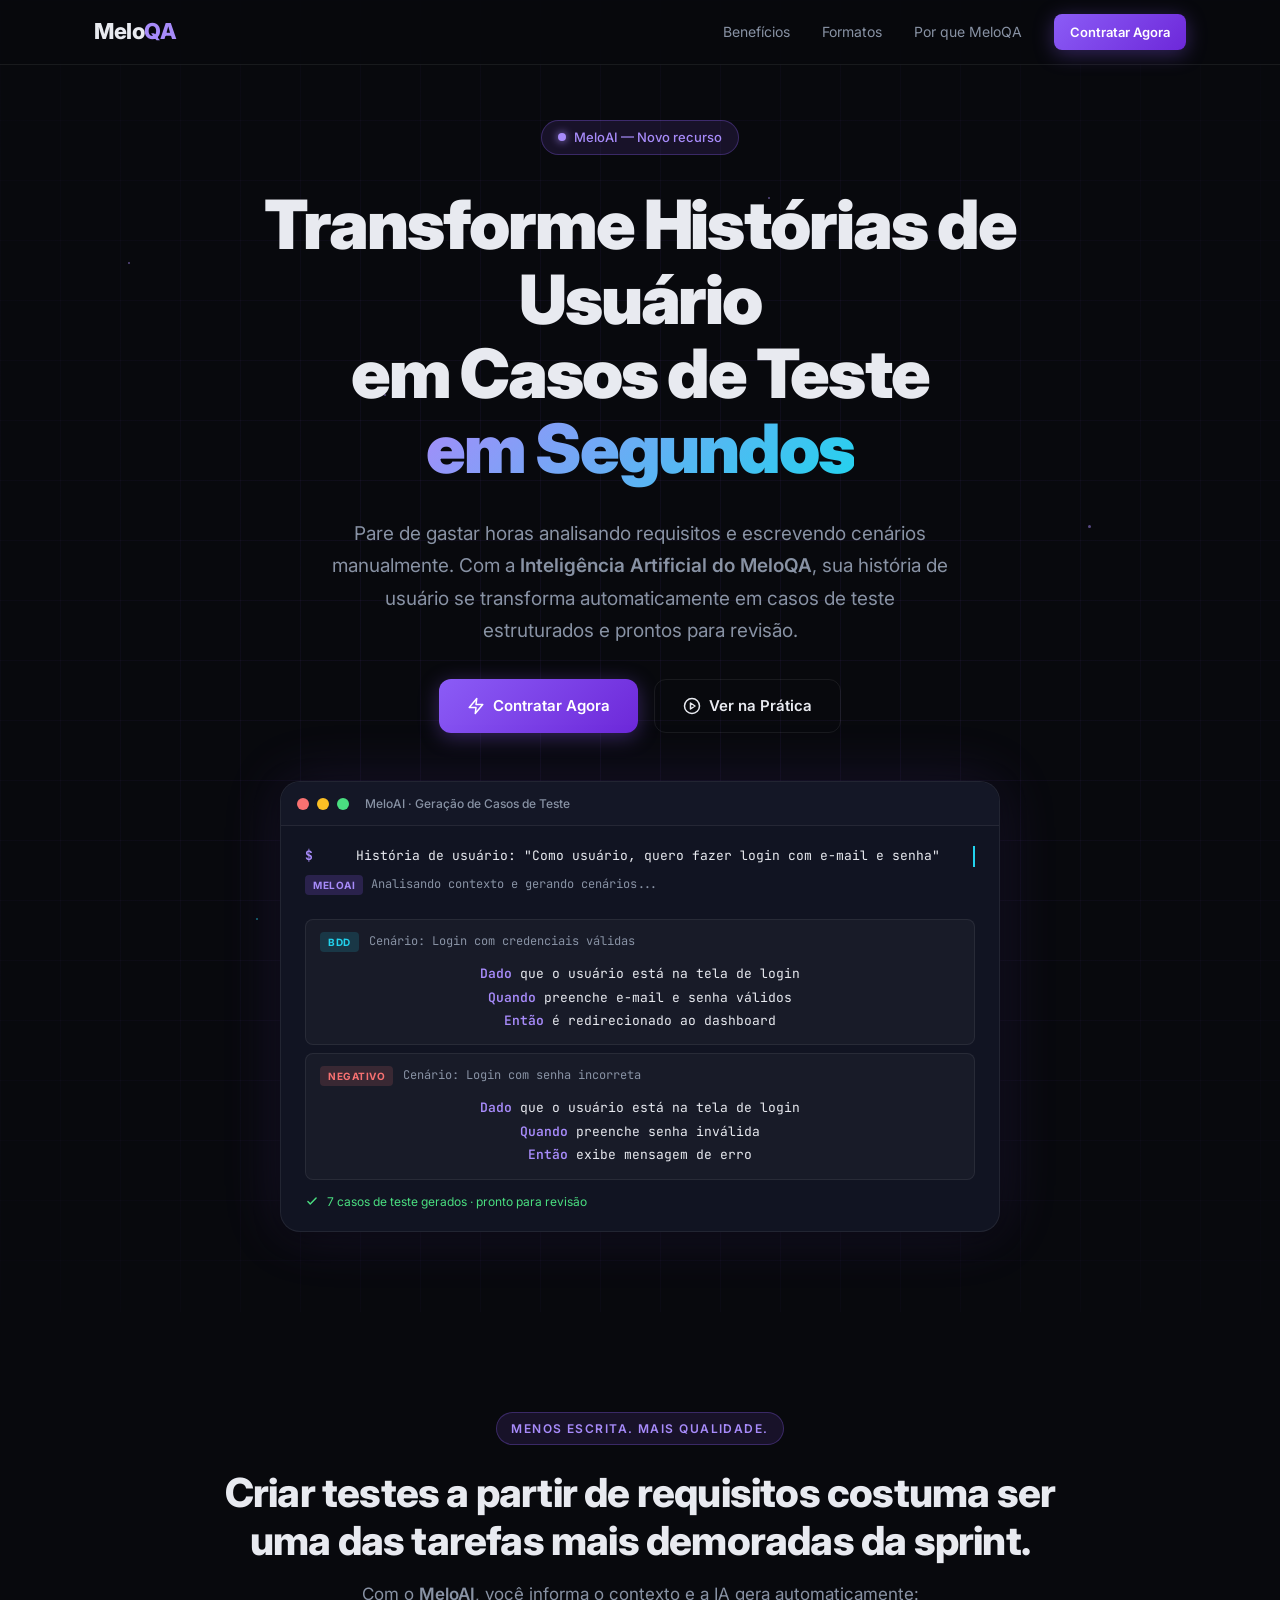
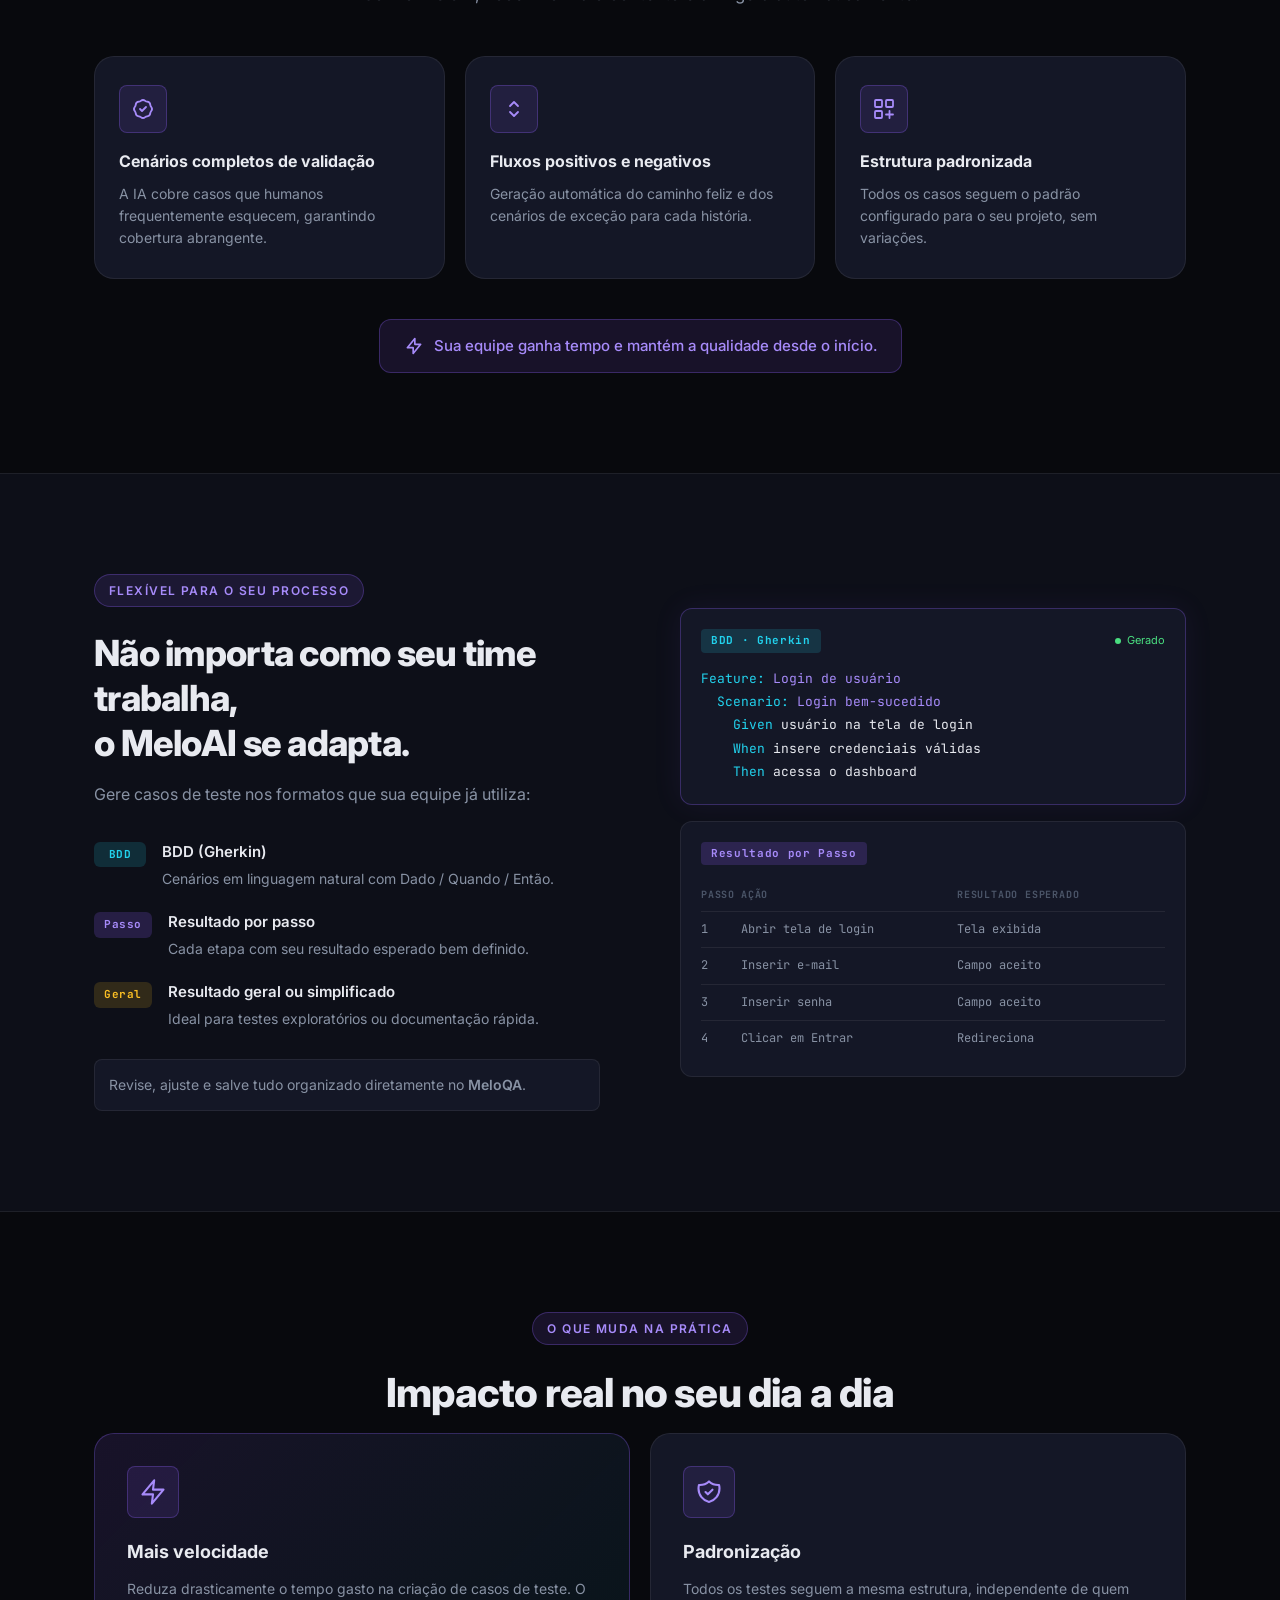
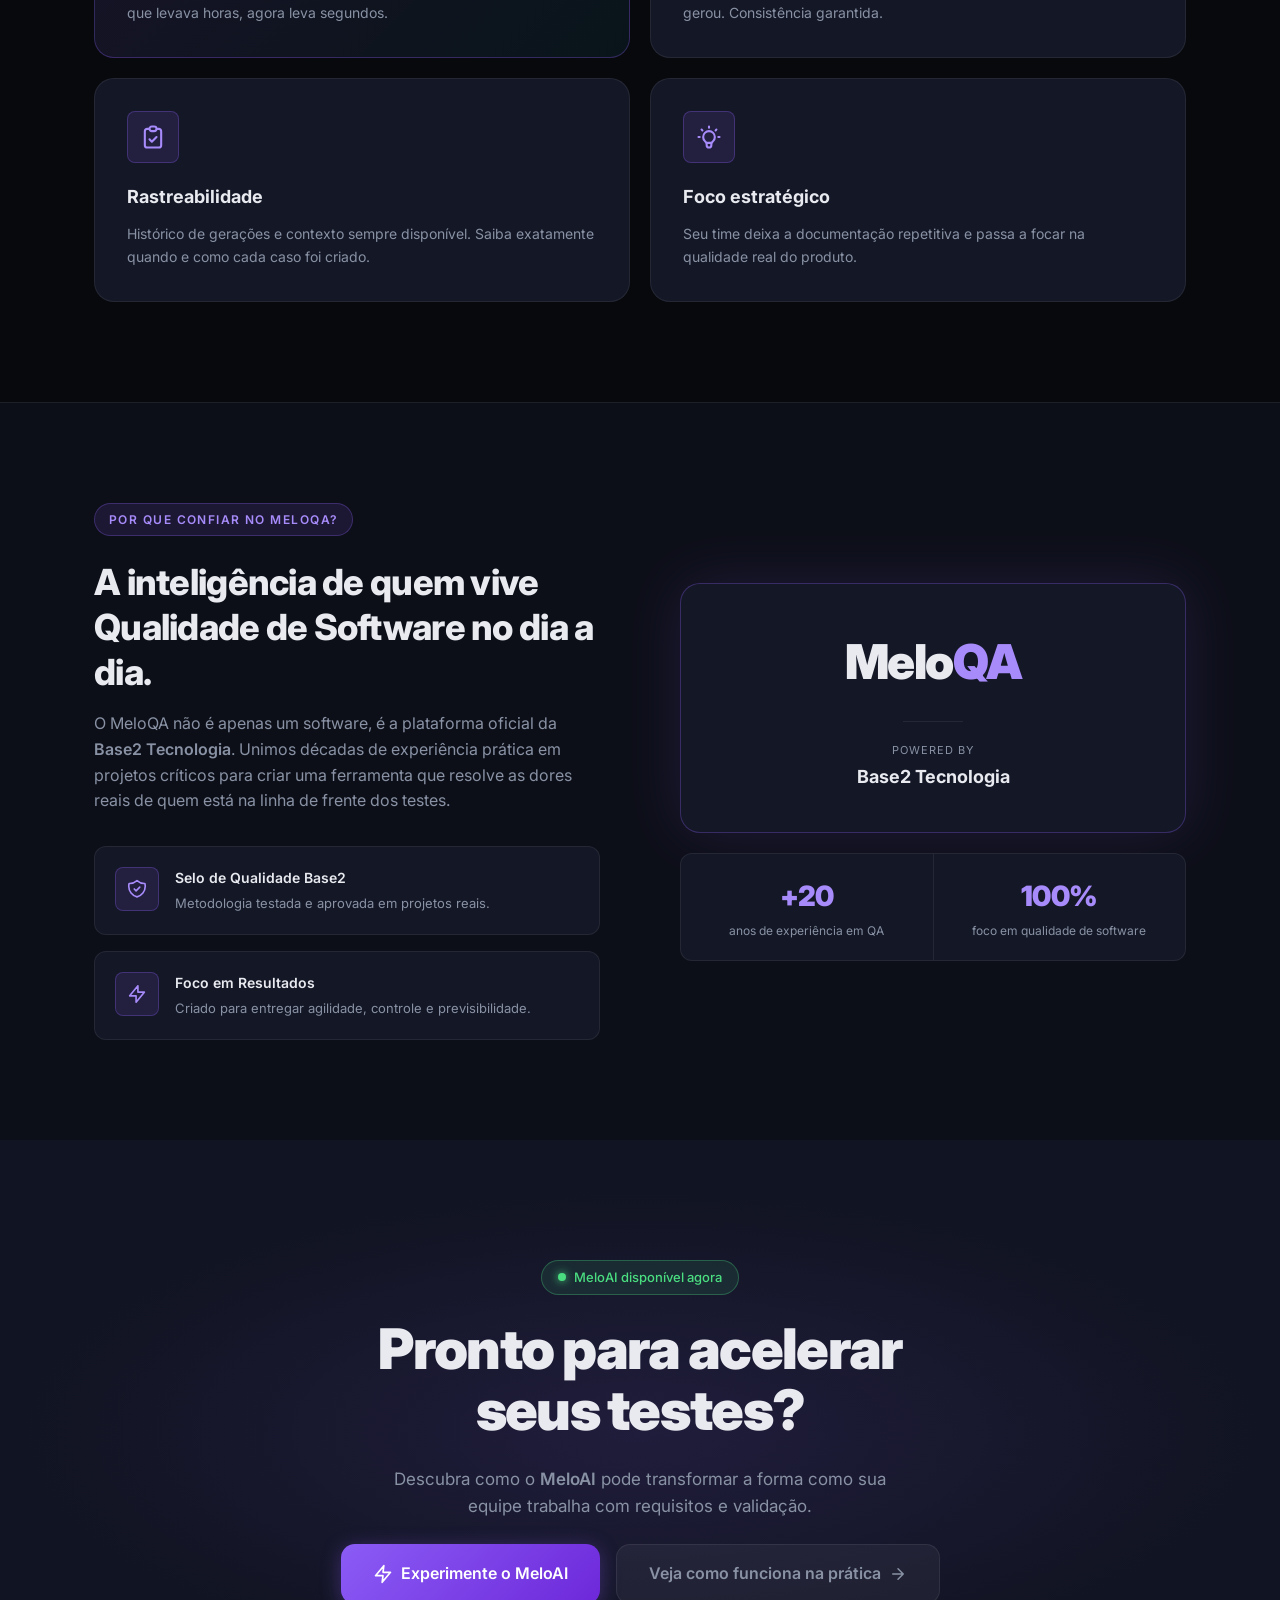
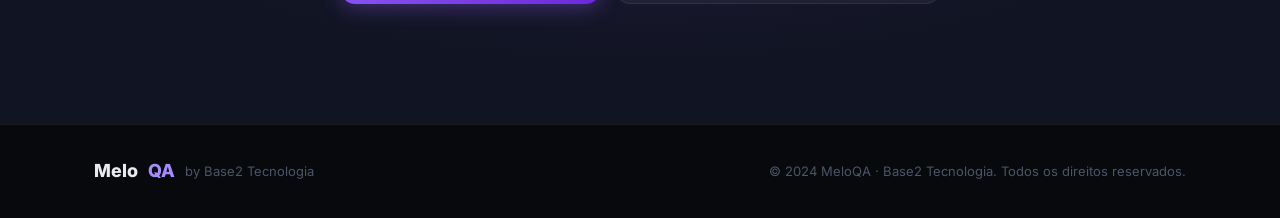
==== index.html @ d4270fb4 "feat: add MeloAI landing page for user story to test case feature Landing page completa para divulga" ====
<!DOCTYPE html>
<html lang="pt-BR">
<head>
  <meta charset="UTF-8" />
  <meta name="viewport" content="width=device-width, initial-scale=1.0" />
  <title>MeloAI — Casos de Teste com IA | MeloQA</title>
  <meta name="description" content="Transforme Histórias de Usuário em Casos de Teste em Segundos com a Inteligência Artificial do MeloQA." />
  <link rel="preconnect" href="https://fonts.googleapis.com" />
  <link rel="preconnect" href="https://fonts.gstatic.com" crossorigin />
  <link href="https://fonts.googleapis.com/css2?family=Inter:wght@300;400;500;600;700;800;900&family=JetBrains+Mono:wght@400;500&display=swap" rel="stylesheet" />
  <link rel="stylesheet" href="styles.css" />
</head>
<body>

  <!-- NAV -->
  <header class="nav">
    <div class="container nav__inner">
      <a href="https://meloqa.com/" class="nav__logo">
        <span class="logo-melo">Melo</span><span class="logo-qa">QA</span>
      </a>
      <nav class="nav__links">
        <a href="#beneficios">Benefícios</a>
        <a href="#formatos">Formatos</a>
        <a href="#por-que">Por que MeloQA</a>
        <a href="#cta" class="btn btn--sm btn--primary">Contratar Agora</a>
      </nav>
    </div>
  </header>

  <!-- HERO -->
  <section class="hero">
    <div class="hero__grid-bg" aria-hidden="true"></div>
    <div class="hero__particles" aria-hidden="true">
      <span></span><span></span><span></span><span></span>
      <span></span><span></span><span></span><span></span>
    </div>

    <div class="container hero__inner">
      <div class="hero__badge">
        <span class="badge__dot"></span>
        <span>MeloAI — Novo recurso</span>
      </div>

      <h1 class="hero__headline">
        Transforme Histórias de Usuário<br />
        em Casos de Teste<br />
        <span class="gradient-text">em Segundos</span>
      </h1>

      <p class="hero__sub">
        Pare de gastar horas analisando requisitos e escrevendo cenários manualmente. Com a
        <strong>Inteligência Artificial do MeloQA</strong>, sua história de usuário se transforma
        automaticamente em casos de teste estruturados e prontos para revisão.
      </p>

      <div class="hero__ctas">
        <a href="#cta" class="btn btn--primary btn--lg">
          <svg width="18" height="18" fill="none" viewBox="0 0 24 24"><path stroke="currentColor" stroke-width="2" stroke-linecap="round" stroke-linejoin="round" d="M13 2L3 14h9l-1 8 10-12h-9l1-8z"/></svg>
          Contratar Agora
        </a>
        <a href="#demo" class="btn btn--outline btn--lg">
          <svg width="18" height="18" fill="none" viewBox="0 0 24 24"><circle cx="12" cy="12" r="10" stroke="currentColor" stroke-width="2"/><path stroke="currentColor" stroke-width="2" stroke-linecap="round" stroke-linejoin="round" d="M10 8l6 4-6 4V8z"/></svg>
          Ver na Prática
        </a>
      </div>

      <!-- TERMINAL MOCK -->
      <div class="hero__terminal" id="demo">
        <div class="terminal__bar">
          <span class="terminal__dot terminal__dot--red"></span>
          <span class="terminal__dot terminal__dot--yellow"></span>
          <span class="terminal__dot terminal__dot--green"></span>
          <span class="terminal__title">MeloAI · Geração de Casos de Teste</span>
        </div>
        <div class="terminal__body">
          <div class="terminal__line terminal__line--prompt">
            <span class="terminal__prompt">$</span>
            <span class="terminal__cmd typing-effect">História de usuário: "Como usuário, quero fazer login com e-mail e senha"</span>
          </div>
          <div class="terminal__line terminal__line--info">
            <span class="terminal__tag tag--ai">MeloAI</span>
            <span>Analisando contexto e gerando cenários...</span>
          </div>
          <div class="terminal__spacer"></div>
          <div class="terminal__block">
            <div class="terminal__line terminal__line--label">
              <span class="terminal__tag tag--bdd">BDD</span>
              <span>Cenário: Login com credenciais válidas</span>
            </div>
            <div class="terminal__code">
              <span class="code-keyword">Dado</span> que o usuário está na tela de login<br/>
              <span class="code-keyword">Quando</span> preenche e-mail e senha válidos<br/>
              <span class="code-keyword">Então</span> é redirecionado ao dashboard
            </div>
          </div>
          <div class="terminal__block">
            <div class="terminal__line terminal__line--label">
              <span class="terminal__tag tag--neg">Negativo</span>
              <span>Cenário: Login com senha incorreta</span>
            </div>
            <div class="terminal__code">
              <span class="code-keyword">Dado</span> que o usuário está na tela de login<br/>
              <span class="code-keyword">Quando</span> preenche senha inválida<br/>
              <span class="code-keyword">Então</span> exibe mensagem de erro
            </div>
          </div>
          <div class="terminal__line terminal__line--success">
            <svg width="14" height="14" fill="none" viewBox="0 0 24 24"><path stroke="#4ade80" stroke-width="2.5" stroke-linecap="round" stroke-linejoin="round" d="M5 13l4 4L19 7"/></svg>
            <span>7 casos de teste gerados · pronto para revisão</span>
          </div>
        </div>
      </div>
    </div>
  </section>

  <!-- VALUE PROP -->
  <section class="value" id="beneficios">
    <div class="container">
      <div class="section-label">Menos escrita. Mais qualidade.</div>
      <h2 class="section-title">
        Criar testes a partir de requisitos costuma ser<br />
        uma das tarefas mais demoradas da sprint.
      </h2>
      <p class="section-sub">
        Com o <strong>MeloAI</strong>, você informa o contexto e a IA gera automaticamente:
      </p>

      <div class="value__cards">
        <div class="value__card">
          <div class="card__icon">
            <svg width="24" height="24" fill="none" viewBox="0 0 24 24"><path stroke="currentColor" stroke-width="1.8" stroke-linecap="round" stroke-linejoin="round" d="M9 12l2 2 4-4M7.835 4.697a3.42 3.42 0 001.946-.806 3.42 3.42 0 014.438 0 3.42 3.42 0 001.946.806 3.42 3.42 0 013.138 3.138 3.42 3.42 0 00.806 1.946 3.42 3.42 0 010 4.438 3.42 3.42 0 00-.806 1.946 3.42 3.42 0 01-3.138 3.138 3.42 3.42 0 00-1.946.806 3.42 3.42 0 01-4.438 0 3.42 3.42 0 00-1.946-.806 3.42 3.42 0 01-3.138-3.138 3.42 3.42 0 00-.806-1.946 3.42 3.42 0 010-4.438 3.42 3.42 0 00.806-1.946 3.42 3.42 0 013.138-3.138z"/></svg>
          </div>
          <h3>Cenários completos de validação</h3>
          <p>A IA cobre casos que humanos frequentemente esquecem, garantindo cobertura abrangente.</p>
        </div>

        <div class="value__card">
          <div class="card__icon">
            <svg width="24" height="24" fill="none" viewBox="0 0 24 24"><path stroke="currentColor" stroke-width="1.8" stroke-linecap="round" stroke-linejoin="round" d="M8 9l4-4 4 4m0 6l-4 4-4-4"/></svg>
          </div>
          <h3>Fluxos positivos e negativos</h3>
          <p>Geração automática do caminho feliz e dos cenários de exceção para cada história.</p>
        </div>

        <div class="value__card">
          <div class="card__icon">
            <svg width="24" height="24" fill="none" viewBox="0 0 24 24"><rect x="3" y="3" width="7" height="7" rx="1" stroke="currentColor" stroke-width="1.8"/><rect x="14" y="3" width="7" height="7" rx="1" stroke="currentColor" stroke-width="1.8"/><rect x="3" y="14" width="7" height="7" rx="1" stroke="currentColor" stroke-width="1.8"/><path stroke="currentColor" stroke-width="1.8" stroke-linecap="round" d="M14 17.5h7M17.5 14v7"/></svg>
          </div>
          <h3>Estrutura padronizada</h3>
          <p>Todos os casos seguem o padrão configurado para o seu projeto, sem variações.</p>
        </div>
      </div>

      <div class="value__highlight">
        <svg width="20" height="20" fill="none" viewBox="0 0 24 24"><path stroke="#a78bfa" stroke-width="2" stroke-linecap="round" stroke-linejoin="round" d="M13 10V3L4 14h7v7l9-11h-7z"/></svg>
        Sua equipe ganha tempo e mantém a qualidade desde o início.
      </div>
    </div>
  </section>

  <!-- FORMATS -->
  <section class="formats" id="formatos">
    <div class="container">
      <div class="formats__inner">
        <div class="formats__text">
          <div class="section-label">Flexível para o seu processo</div>
          <h2 class="section-title--left">
            Não importa como seu time trabalha,<br />
            o MeloAI se adapta.
          </h2>
          <p class="section-sub--left">
            Gere casos de teste nos formatos que sua equipe já utiliza:
          </p>

          <ul class="formats__list">
            <li class="formats__item">
              <span class="format__badge format__badge--bdd">BDD</span>
              <div>
                <strong>BDD (Gherkin)</strong>
                <p>Cenários em linguagem natural com Dado / Quando / Então.</p>
              </div>
            </li>
            <li class="formats__item">
              <span class="format__badge format__badge--step">Passo</span>
              <div>
                <strong>Resultado por passo</strong>
                <p>Cada etapa com seu resultado esperado bem definido.</p>
              </div>
            </li>
            <li class="formats__item">
              <span class="format__badge format__badge--simple">Geral</span>
              <div>
                <strong>Resultado geral ou simplificado</strong>
                <p>Ideal para testes exploratórios ou documentação rápida.</p>
              </div>
            </li>
          </ul>

          <p class="formats__note">
            Revise, ajuste e salve tudo organizado diretamente no <strong>MeloQA</strong>.
          </p>
        </div>

        <div class="formats__visual">
          <div class="format__card format__card--active">
            <div class="fcard__header">
              <span class="fcard__tag fcard__tag--bdd">BDD · Gherkin</span>
              <span class="fcard__status">
                <span class="status__dot"></span> Gerado
              </span>
            </div>
            <div class="fcard__code">
              <div class="fcode__line"><span class="fcode--kw">Feature:</span> <span class="fcode--str">Login de usuário</span></div>
              <div class="fcode__line fcode__line--indent"><span class="fcode--kw">Scenario:</span> <span class="fcode--str">Login bem-sucedido</span></div>
              <div class="fcode__line fcode__line--indent2"><span class="fcode--kw">Given</span> usuário na tela de login</div>
              <div class="fcode__line fcode__line--indent2"><span class="fcode--kw">When</span> insere credenciais válidas</div>
              <div class="fcode__line fcode__line--indent2"><span class="fcode--kw">Then</span> acessa o dashboard</div>
            </div>
          </div>

          <div class="format__card">
            <div class="fcard__header">
              <span class="fcard__tag fcard__tag--step">Resultado por Passo</span>
            </div>
            <div class="fcard__table">
              <div class="ftable__row ftable__row--head">
                <span>Passo</span><span>Ação</span><span>Resultado Esperado</span>
              </div>
              <div class="ftable__row">
                <span>1</span><span>Abrir tela de login</span><span>Tela exibida</span>
              </div>
              <div class="ftable__row">
                <span>2</span><span>Inserir e-mail</span><span>Campo aceito</span>
              </div>
              <div class="ftable__row">
                <span>3</span><span>Inserir senha</span><span>Campo aceito</span>
              </div>
              <div class="ftable__row">
                <span>4</span><span>Clicar em Entrar</span><span>Redireciona</span>
              </div>
            </div>
          </div>
        </div>
      </div>
    </div>
  </section>

  <!-- BENEFITS GRID -->
  <section class="benefits">
    <div class="container">
      <div class="section-label">O que muda na prática</div>
      <h2 class="section-title">Impacto real no seu dia a dia</h2>

      <div class="benefits__grid">
        <div class="benefit__card benefit__card--highlight">
          <div class="benefit__icon">
            <svg width="28" height="28" fill="none" viewBox="0 0 24 24"><path stroke="currentColor" stroke-width="1.8" stroke-linecap="round" stroke-linejoin="round" d="M13 2L3 14h9l-1 8 10-12h-9l1-8z"/></svg>
          </div>
          <h3>Mais velocidade</h3>
          <p>Reduza drasticamente o tempo gasto na criação de casos de teste. O que levava horas, agora leva segundos.</p>
        </div>

        <div class="benefit__card">
          <div class="benefit__icon">
            <svg width="28" height="28" fill="none" viewBox="0 0 24 24"><path stroke="currentColor" stroke-width="1.8" stroke-linecap="round" stroke-linejoin="round" d="M9 12l2 2 4-4m5.618-4.016A11.955 11.955 0 0112 2.944a11.955 11.955 0 01-8.618 3.04A12.02 12.02 0 003 9c0 5.591 3.824 10.29 9 11.622 5.176-1.332 9-6.03 9-11.622 0-1.042-.133-2.052-.382-3.016z"/></svg>
          </div>
          <h3>Padronização</h3>
          <p>Todos os testes seguem a mesma estrutura, independente de quem gerou. Consistência garantida.</p>
        </div>

        <div class="benefit__card">
          <div class="benefit__icon">
            <svg width="28" height="28" fill="none" viewBox="0 0 24 24"><path stroke="currentColor" stroke-width="1.8" stroke-linecap="round" stroke-linejoin="round" d="M9 5H7a2 2 0 00-2 2v12a2 2 0 002 2h10a2 2 0 002-2V7a2 2 0 00-2-2h-2M9 5a2 2 0 002 2h2a2 2 0 002-2M9 5a2 2 0 012-2h2a2 2 0 012 2m-6 9l2 2 4-4"/></svg>
          </div>
          <h3>Rastreabilidade</h3>
          <p>Histórico de gerações e contexto sempre disponível. Saiba exatamente quando e como cada caso foi criado.</p>
        </div>

        <div class="benefit__card">
          <div class="benefit__icon">
            <svg width="28" height="28" fill="none" viewBox="0 0 24 24"><path stroke="currentColor" stroke-width="1.8" stroke-linecap="round" stroke-linejoin="round" d="M9.663 17h4.673M12 3v1m6.364 1.636l-.707.707M21 12h-1M4 12H3m3.343-5.657l-.707-.707m2.828 9.9a5 5 0 117.072 0l-.548.547A3.374 3.374 0 0014 18.469V19a2 2 0 11-4 0v-.531c0-.895-.356-1.754-.988-2.386l-.548-.547z"/></svg>
          </div>
          <h3>Foco estratégico</h3>
          <p>Seu time deixa a documentação repetitiva e passa a focar na qualidade real do produto.</p>
        </div>
      </div>
    </div>
  </section>

  <!-- TRUST / WHY MELOQA -->
  <section class="trust" id="por-que">
    <div class="container">
      <div class="trust__inner">
        <div class="trust__content">
          <div class="section-label">Por que confiar no MeloQA?</div>
          <h2 class="section-title--left">
            A inteligência de quem vive Qualidade de Software no dia a dia.
          </h2>
          <p class="section-sub--left">
            O MeloQA não é apenas um software, é a plataforma oficial da
            <strong>Base2 Tecnologia</strong>. Unimos décadas de experiência prática em projetos
            críticos para criar uma ferramenta que resolve as dores reais de quem está na linha
            de frente dos testes.
          </p>

          <div class="trust__badges">
            <div class="trust__badge">
              <div class="tbadge__icon">
                <svg width="22" height="22" fill="none" viewBox="0 0 24 24"><path stroke="currentColor" stroke-width="1.8" stroke-linecap="round" stroke-linejoin="round" d="M9 12l2 2 4-4m5.618-4.016A11.955 11.955 0 0112 2.944a11.955 11.955 0 01-8.618 3.04A12.02 12.02 0 003 9c0 5.591 3.824 10.29 9 11.622 5.176-1.332 9-6.03 9-11.622 0-1.042-.133-2.052-.382-3.016z"/></svg>
              </div>
              <div>
                <strong>Selo de Qualidade Base2</strong>
                <p>Metodologia testada e aprovada em projetos reais.</p>
              </div>
            </div>

            <div class="trust__badge">
              <div class="tbadge__icon">
                <svg width="22" height="22" fill="none" viewBox="0 0 24 24"><path stroke="currentColor" stroke-width="1.8" stroke-linecap="round" stroke-linejoin="round" d="M13 10V3L4 14h7v7l9-11h-7z"/></svg>
              </div>
              <div>
                <strong>Foco em Resultados</strong>
                <p>Criado para entregar agilidade, controle e previsibilidade.</p>
              </div>
            </div>
          </div>
        </div>

        <div class="trust__visual">
          <div class="trust__logo-card">
            <div class="tlogo__meloqa">
              <span class="logo-melo">Melo</span><span class="logo-qa">QA</span>
            </div>
            <div class="tlogo__separator"></div>
            <div class="tlogo__base2">
              <span class="tlogo__powered">powered by</span>
              <span class="tlogo__b2">Base2 Tecnologia</span>
            </div>
          </div>

          <div class="trust__stats">
            <div class="tstat">
              <span class="tstat__number">+20</span>
              <span class="tstat__label">anos de experiência em QA</span>
            </div>
            <div class="tstat__divider"></div>
            <div class="tstat">
              <span class="tstat__number">100%</span>
              <span class="tstat__label">foco em qualidade de software</span>
            </div>
          </div>
        </div>
      </div>
    </div>
  </section>

  <!-- FINAL CTA -->
  <section class="cta-section" id="cta">
    <div class="cta__bg" aria-hidden="true"></div>
    <div class="container cta__inner">
      <div class="cta__badge">
        <span class="badge__dot badge__dot--green"></span>
        <span>MeloAI disponível agora</span>
      </div>
      <h2 class="cta__title">
        Pronto para acelerar<br />seus testes?
      </h2>
      <p class="cta__sub">
        Descubra como o <strong>MeloAI</strong> pode transformar a forma como sua equipe
        trabalha com requisitos e validação.
      </p>
      <div class="cta__actions">
        <a href="https://meloqa.com/" class="btn btn--primary btn--xl">
          <svg width="20" height="20" fill="none" viewBox="0 0 24 24"><path stroke="currentColor" stroke-width="2" stroke-linecap="round" stroke-linejoin="round" d="M13 2L3 14h9l-1 8 10-12h-9l1-8z"/></svg>
          Experimente o MeloAI
        </a>
        <a href="https://meloqa.com/" class="btn btn--ghost btn--xl">
          Veja como funciona na prática
          <svg width="18" height="18" fill="none" viewBox="0 0 24 24"><path stroke="currentColor" stroke-width="2" stroke-linecap="round" stroke-linejoin="round" d="M5 12h14M12 5l7 7-7 7"/></svg>
        </a>
      </div>
    </div>
  </section>

  <!-- FOOTER -->
  <footer class="footer">
    <div class="container footer__inner">
      <div class="footer__brand">
        <span class="logo-melo">Melo</span><span class="logo-qa">QA</span>
        <span class="footer__tagline">by Base2 Tecnologia</span>
      </div>
      <p class="footer__copy">
        &copy; 2024 MeloQA · Base2 Tecnologia. Todos os direitos reservados.
      </p>
    </div>
  </footer>

  <script src="scripts.js"></script>
</body>
</html>
---- styles.css ----
/* ===========================
   RESET & BASE
=========================== */
*, *::before, *::after {
  box-sizing: border-box;
  margin: 0;
  padding: 0;
}

:root {
  --bg: #08090d;
  --bg-2: #0d0f18;
  --bg-3: #111422;
  --surface: #141726;
  --surface-2: #1a1e30;
  --border: rgba(255,255,255,0.07);
  --border-glow: rgba(139, 92, 246, 0.3);

  --purple: #8b5cf6;
  --purple-light: #a78bfa;
  --purple-dim: rgba(139, 92, 246, 0.12);
  --cyan: #22d3ee;
  --cyan-dim: rgba(34, 211, 238, 0.1);
  --green: #4ade80;
  --yellow: #fbbf24;
  --red: #f87171;

  --text: #e8eaf0;
  --text-muted: #8892a4;
  --text-subtle: #4b5568;

  --font: 'Inter', -apple-system, sans-serif;
  --mono: 'JetBrains Mono', 'Fira Code', monospace;

  --radius: 12px;
  --radius-lg: 20px;
  --radius-sm: 8px;

  --shadow-glow: 0 0 60px rgba(139, 92, 246, 0.15);
  --shadow-card: 0 4px 24px rgba(0,0,0,0.4);
}

html { scroll-behavior: smooth; }

body {
  font-family: var(--font);
  background: var(--bg);
  color: var(--text);
  line-height: 1.6;
  overflow-x: hidden;
  -webkit-font-smoothing: antialiased;
}

.container {
  max-width: 1140px;
  margin: 0 auto;
  padding: 0 24px;
}

a { text-decoration: none; color: inherit; }
strong { font-weight: 600; }
img { max-width: 100%; display: block; }

/* ===========================
   TYPOGRAPHY UTILS
=========================== */
.gradient-text {
  background: linear-gradient(135deg, var(--purple-light), var(--cyan));
  -webkit-background-clip: text;
  -webkit-text-fill-color: transparent;
  background-clip: text;
}

.section-label {
  display: inline-flex;
  align-items: center;
  gap: 8px;
  font-size: 12px;
  font-weight: 600;
  letter-spacing: 0.12em;
  text-transform: uppercase;
  color: var(--purple-light);
  padding: 6px 14px;
  background: var(--purple-dim);
  border: 1px solid var(--border-glow);
  border-radius: 100px;
  margin-bottom: 24px;
}

.section-title {
  font-size: clamp(26px, 4vw, 40px);
  font-weight: 800;
  line-height: 1.2;
  text-align: center;
  margin-bottom: 16px;
  letter-spacing: -0.02em;
}

.section-title--left {
  font-size: clamp(24px, 3.5vw, 36px);
  font-weight: 800;
  line-height: 1.25;
  text-align: left;
  margin-bottom: 16px;
  letter-spacing: -0.02em;
}

.section-sub {
  font-size: 17px;
  color: var(--text-muted);
  text-align: center;
  max-width: 600px;
  margin: 0 auto 48px;
}

.section-sub--left {
  font-size: 16px;
  color: var(--text-muted);
  text-align: left;
  margin-bottom: 32px;
  max-width: 480px;
}

/* ===========================
   BUTTONS
=========================== */
.btn {
  display: inline-flex;
  align-items: center;
  gap: 8px;
  font-family: var(--font);
  font-weight: 600;
  border-radius: var(--radius);
  cursor: pointer;
  transition: all 0.2s ease;
  border: none;
  text-decoration: none;
  white-space: nowrap;
}

.btn--sm { font-size: 13px; padding: 8px 16px; border-radius: var(--radius-sm); }
.btn--lg { font-size: 15px; padding: 14px 28px; }
.btn--xl { font-size: 16px; padding: 16px 32px; border-radius: 14px; }

.btn--primary {
  background: linear-gradient(135deg, var(--purple), #6d28d9);
  color: #fff;
  box-shadow: 0 4px 20px rgba(139, 92, 246, 0.35);
}
.btn--primary:hover {
  background: linear-gradient(135deg, var(--purple-light), var(--purple));
  box-shadow: 0 6px 30px rgba(139, 92, 246, 0.5);
  transform: translateY(-1px);
}

.btn--outline {
  background: transparent;
  color: var(--text);
  border: 1px solid var(--border);
}
.btn--outline:hover {
  border-color: var(--purple-light);
  color: var(--purple-light);
  background: var(--purple-dim);
}

.btn--ghost {
  background: rgba(255,255,255,0.05);
  color: var(--text-muted);
  border: 1px solid var(--border);
}
.btn--ghost:hover {
  background: rgba(255,255,255,0.1);
  color: var(--text);
}

/* ===========================
   NAVBAR
=========================== */
.nav {
  position: fixed;
  top: 0;
  left: 0;
  right: 0;
  z-index: 100;
  background: rgba(8,9,13,0.85);
  backdrop-filter: blur(16px);
  -webkit-backdrop-filter: blur(16px);
  border-bottom: 1px solid var(--border);
}

.nav__inner {
  display: flex;
  align-items: center;
  justify-content: space-between;
  height: 64px;
}

.nav__logo {
  font-size: 22px;
  font-weight: 800;
  letter-spacing: -0.02em;
}

.logo-melo { color: var(--text); }
.logo-qa { color: var(--purple-light); }

.nav__links {
  display: flex;
  align-items: center;
  gap: 32px;
}

.nav__links a:not(.btn) {
  font-size: 14px;
  color: var(--text-muted);
  transition: color 0.2s;
}

.nav__links a:not(.btn):hover { color: var(--text); }

/* ===========================
   HERO
=========================== */
.hero {
  position: relative;
  min-height: 100vh;
  display: flex;
  align-items: center;
  padding: 120px 0 80px;
  overflow: hidden;
}

.hero__grid-bg {
  position: absolute;
  inset: 0;
  background-image:
    linear-gradient(rgba(139,92,246,0.06) 1px, transparent 1px),
    linear-gradient(90deg, rgba(139,92,246,0.06) 1px, transparent 1px);
  background-size: 60px 60px;
  mask-image: radial-gradient(ellipse 80% 80% at 50% 50%, black 30%, transparent 100%);
}

.hero__particles {
  position: absolute;
  inset: 0;
  pointer-events: none;
}

.hero__particles span {
  position: absolute;
  width: 2px;
  height: 2px;
  border-radius: 50%;
  background: var(--purple-light);
  animation: float 6s ease-in-out infinite;
  opacity: 0.5;
}

.hero__particles span:nth-child(1)  { top: 20%; left: 10%; animation-delay: 0s; }
.hero__particles span:nth-child(2)  { top: 40%; left: 85%; animation-delay: 1s; width:3px;height:3px; }
.hero__particles span:nth-child(3)  { top: 70%; left: 20%; animation-delay: 2s; background: var(--cyan); }
.hero__particles span:nth-child(4)  { top: 15%; left: 60%; animation-delay: 0.5s; }
.hero__particles span:nth-child(5)  { top: 80%; left: 70%; animation-delay: 1.5s; background: var(--cyan); }
.hero__particles span:nth-child(6)  { top: 55%; left: 45%; animation-delay: 3s; width:4px;height:4px; }
.hero__particles span:nth-child(7)  { top: 30%; left: 30%; animation-delay: 2.5s; }
.hero__particles span:nth-child(8)  { top: 90%; left: 50%; animation-delay: 0.8s; background: var(--cyan); }

@keyframes float {
  0%, 100% { transform: translateY(0) scale(1); opacity: 0.5; }
  50% { transform: translateY(-20px) scale(1.5); opacity: 1; }
}

.hero__inner {
  position: relative;
  z-index: 1;
  display: flex;
  flex-direction: column;
  align-items: center;
  text-align: center;
  gap: 32px;
}

.hero__badge {
  display: inline-flex;
  align-items: center;
  gap: 8px;
  padding: 6px 16px;
  background: var(--purple-dim);
  border: 1px solid var(--border-glow);
  border-radius: 100px;
  font-size: 13px;
  font-weight: 500;
  color: var(--purple-light);
}

.badge__dot {
  width: 8px;
  height: 8px;
  border-radius: 50%;
  background: var(--purple-light);
  box-shadow: 0 0 8px var(--purple-light);
  animation: pulse-dot 2s ease-in-out infinite;
}

.badge__dot--green {
  background: var(--green);
  box-shadow: 0 0 8px var(--green);
}

@keyframes pulse-dot {
  0%, 100% { opacity: 1; transform: scale(1); }
  50% { opacity: 0.6; transform: scale(0.8); }
}

.hero__headline {
  font-size: clamp(36px, 6vw, 68px);
  font-weight: 900;
  line-height: 1.1;
  letter-spacing: -0.03em;
  max-width: 880px;
}

.hero__sub {
  font-size: clamp(16px, 2vw, 19px);
  color: var(--text-muted);
  max-width: 620px;
  line-height: 1.7;
}

.hero__ctas {
  display: flex;
  gap: 16px;
  flex-wrap: wrap;
  justify-content: center;
}

/* TERMINAL */
.hero__terminal {
  width: 100%;
  max-width: 720px;
  background: var(--bg-3);
  border: 1px solid var(--border);
  border-radius: var(--radius-lg);
  box-shadow: var(--shadow-card), var(--shadow-glow);
  overflow: hidden;
  font-family: var(--mono);
  font-size: 13px;
  margin-top: 16px;
}

.terminal__bar {
  display: flex;
  align-items: center;
  gap: 8px;
  padding: 12px 16px;
  background: var(--surface);
  border-bottom: 1px solid var(--border);
}

.terminal__dot {
  width: 12px;
  height: 12px;
  border-radius: 50%;
}
.terminal__dot--red    { background: var(--red); }
.terminal__dot--yellow { background: var(--yellow); }
.terminal__dot--green  { background: var(--green); }

.terminal__title {
  margin-left: 8px;
  font-size: 12px;
  color: var(--text-muted);
  font-family: var(--font);
  font-weight: 500;
}

.terminal__body {
  padding: 20px 24px;
  display: flex;
  flex-direction: column;
  gap: 8px;
}

.terminal__line {
  display: flex;
  align-items: flex-start;
  gap: 10px;
  line-height: 1.6;
}

.terminal__line--prompt { color: var(--cyan); }
.terminal__prompt { color: var(--purple-light); font-weight: 700; flex-shrink: 0; }
.terminal__cmd { color: var(--text); }

.terminal__line--info {
  color: var(--text-muted);
  font-size: 12px;
  gap: 8px;
}

.terminal__spacer { height: 8px; }

.terminal__block {
  background: rgba(255,255,255,0.03);
  border: 1px solid var(--border);
  border-radius: var(--radius-sm);
  padding: 12px 14px;
  display: flex;
  flex-direction: column;
  gap: 6px;
}

.terminal__line--label {
  gap: 10px;
  font-size: 12px;
  color: var(--text-muted);
  margin-bottom: 4px;
}

.terminal__code {
  color: var(--text);
  line-height: 1.8;
}

.code-keyword { color: var(--purple-light); font-weight: 600; }

.terminal__line--success {
  display: flex;
  align-items: center;
  gap: 8px;
  color: var(--green);
  font-size: 12px;
  font-family: var(--font);
  padding-top: 4px;
}

.terminal__tag {
  display: inline-flex;
  align-items: center;
  padding: 2px 8px;
  border-radius: 4px;
  font-size: 10px;
  font-weight: 700;
  font-family: var(--font);
  letter-spacing: 0.05em;
  text-transform: uppercase;
  flex-shrink: 0;
}

.tag--ai    { background: rgba(139,92,246,0.2); color: var(--purple-light); }
.tag--bdd   { background: rgba(34,211,238,0.15); color: var(--cyan); }
.tag--neg   { background: rgba(248,113,113,0.15); color: var(--red); }

/* TYPING EFFECT */
.typing-effect {
  overflow: hidden;
  border-right: 2px solid var(--cyan);
  white-space: nowrap;
  animation: typing 3s steps(60) 0.5s both, blink-caret 0.75s step-end infinite;
  max-width: 100%;
}

@keyframes typing {
  from { width: 0; }
  to   { width: 100%; }
}

@keyframes blink-caret {
  from, to { border-color: transparent; }
  50%       { border-color: var(--cyan); }
}

/* ===========================
   VALUE SECTION
=========================== */
.value {
  padding: 100px 0;
  text-align: center;
}

.value > .container { display: flex; flex-direction: column; align-items: center; }

.value__cards {
  display: grid;
  grid-template-columns: repeat(auto-fit, minmax(280px, 1fr));
  gap: 20px;
  width: 100%;
  margin-bottom: 40px;
}

.value__card {
  background: var(--surface);
  border: 1px solid var(--border);
  border-radius: var(--radius-lg);
  padding: 28px 24px;
  text-align: left;
  transition: border-color 0.2s, transform 0.2s;
  position: relative;
  overflow: hidden;
}

.value__card::before {
  content: '';
  position: absolute;
  top: 0; left: 0; right: 0;
  height: 2px;
  background: linear-gradient(90deg, var(--purple), var(--cyan));
  opacity: 0;
  transition: opacity 0.2s;
}

.value__card:hover {
  border-color: var(--border-glow);
  transform: translateY(-4px);
}

.value__card:hover::before { opacity: 1; }

.card__icon {
  width: 48px;
  height: 48px;
  border-radius: var(--radius-sm);
  background: var(--purple-dim);
  border: 1px solid var(--border-glow);
  display: flex;
  align-items: center;
  justify-content: center;
  margin-bottom: 16px;
  color: var(--purple-light);
}

.value__card h3 {
  font-size: 16px;
  font-weight: 700;
  margin-bottom: 8px;
  color: var(--text);
}

.value__card p {
  font-size: 14px;
  color: var(--text-muted);
  line-height: 1.6;
}

.value__highlight {
  display: flex;
  align-items: center;
  gap: 10px;
  padding: 14px 24px;
  background: var(--purple-dim);
  border: 1px solid var(--border-glow);
  border-radius: var(--radius);
  font-size: 15px;
  color: var(--purple-light);
  font-weight: 500;
}

/* ===========================
   FORMATS SECTION
=========================== */
.formats {
  padding: 100px 0;
  background: var(--bg-2);
  border-top: 1px solid var(--border);
  border-bottom: 1px solid var(--border);
}

.formats__inner {
  display: grid;
  grid-template-columns: 1fr 1fr;
  gap: 80px;
  align-items: center;
}

.formats__list {
  list-style: none;
  display: flex;
  flex-direction: column;
  gap: 20px;
  margin-bottom: 28px;
}

.formats__item {
  display: flex;
  align-items: flex-start;
  gap: 16px;
}

.format__badge {
  display: inline-flex;
  align-items: center;
  justify-content: center;
  min-width: 52px;
  padding: 4px 10px;
  border-radius: 6px;
  font-size: 11px;
  font-weight: 700;
  font-family: var(--mono);
  letter-spacing: 0.05em;
  flex-shrink: 0;
  margin-top: 2px;
}

.format__badge--bdd    { background: rgba(34,211,238,0.15); color: var(--cyan); }
.format__badge--step   { background: rgba(139,92,246,0.2); color: var(--purple-light); }
.format__badge--simple { background: rgba(251,191,36,0.15); color: var(--yellow); }

.formats__item strong {
  display: block;
  font-size: 15px;
  margin-bottom: 4px;
}

.formats__item p {
  font-size: 14px;
  color: var(--text-muted);
}

.formats__note {
  font-size: 14px;
  color: var(--text-muted);
  padding: 14px;
  background: var(--surface);
  border: 1px solid var(--border);
  border-radius: var(--radius-sm);
}

.formats__visual {
  display: flex;
  flex-direction: column;
  gap: 16px;
}

.format__card {
  background: var(--surface);
  border: 1px solid var(--border);
  border-radius: var(--radius);
  padding: 20px;
  font-family: var(--mono);
  font-size: 13px;
  transition: border-color 0.2s;
}

.format__card--active {
  border-color: var(--border-glow);
  box-shadow: 0 0 30px rgba(139, 92, 246, 0.08);
}

.fcard__header {
  display: flex;
  align-items: center;
  justify-content: space-between;
  margin-bottom: 14px;
}

.fcard__tag {
  display: inline-flex;
  align-items: center;
  padding: 3px 10px;
  border-radius: 4px;
  font-size: 11px;
  font-weight: 700;
  letter-spacing: 0.06em;
}

.fcard__tag--bdd  { background: rgba(34,211,238,0.15); color: var(--cyan); }
.fcard__tag--step { background: rgba(139,92,246,0.2); color: var(--purple-light); }

.fcard__status {
  display: flex;
  align-items: center;
  gap: 6px;
  font-size: 11px;
  color: var(--green);
  font-family: var(--font);
}

.status__dot {
  width: 6px;
  height: 6px;
  border-radius: 50%;
  background: var(--green);
  animation: pulse-dot 2s ease-in-out infinite;
}

.fcard__code { line-height: 1.8; }
.fcode__line { color: var(--text); }
.fcode__line--indent  { padding-left: 16px; }
.fcode__line--indent2 { padding-left: 32px; }
.fcode--kw  { color: var(--cyan); }
.fcode--str { color: var(--purple-light); }

.fcard__table { display: flex; flex-direction: column; gap: 0; }

.ftable__row {
  display: grid;
  grid-template-columns: 32px 1fr 1fr;
  gap: 8px;
  padding: 8px 0;
  border-bottom: 1px solid var(--border);
  font-size: 12px;
  color: var(--text-muted);
}

.ftable__row:last-child { border-bottom: none; }

.ftable__row--head {
  color: var(--text-subtle);
  font-size: 10px;
  font-weight: 700;
  text-transform: uppercase;
  letter-spacing: 0.08em;
}

/* ===========================
   BENEFITS GRID
=========================== */
.benefits {
  padding: 100px 0;
  text-align: center;
}

.benefits > .container { display: flex; flex-direction: column; align-items: center; }

.benefits__grid {
  display: grid;
  grid-template-columns: repeat(2, 1fr);
  gap: 20px;
  width: 100%;
}

.benefit__card {
  background: var(--surface);
  border: 1px solid var(--border);
  border-radius: var(--radius-lg);
  padding: 32px;
  text-align: left;
  transition: border-color 0.2s, transform 0.2s;
}

.benefit__card:hover {
  border-color: var(--border-glow);
  transform: translateY(-3px);
}

.benefit__card--highlight {
  background: linear-gradient(135deg, rgba(139,92,246,0.12), rgba(34,211,238,0.06));
  border-color: var(--border-glow);
}

.benefit__icon {
  width: 52px;
  height: 52px;
  border-radius: var(--radius-sm);
  background: var(--purple-dim);
  border: 1px solid var(--border-glow);
  display: flex;
  align-items: center;
  justify-content: center;
  margin-bottom: 20px;
  color: var(--purple-light);
}

.benefit__card h3 {
  font-size: 18px;
  font-weight: 700;
  margin-bottom: 10px;
}

.benefit__card p {
  font-size: 14px;
  color: var(--text-muted);
  line-height: 1.7;
}

/* ===========================
   TRUST SECTION
=========================== */
.trust {
  padding: 100px 0;
  background: var(--bg-2);
  border-top: 1px solid var(--border);
}

.trust__inner {
  display: grid;
  grid-template-columns: 1fr 1fr;
  gap: 80px;
  align-items: center;
}

.trust__badges {
  display: flex;
  flex-direction: column;
  gap: 16px;
}

.trust__badge {
  display: flex;
  align-items: flex-start;
  gap: 16px;
  padding: 20px;
  background: var(--surface);
  border: 1px solid var(--border);
  border-radius: var(--radius);
  transition: border-color 0.2s;
}

.trust__badge:hover { border-color: var(--border-glow); }

.tbadge__icon {
  width: 44px;
  height: 44px;
  border-radius: var(--radius-sm);
  background: var(--purple-dim);
  border: 1px solid var(--border-glow);
  display: flex;
  align-items: center;
  justify-content: center;
  color: var(--purple-light);
  flex-shrink: 0;
}

.trust__badge strong {
  display: block;
  font-size: 14px;
  margin-bottom: 4px;
}

.trust__badge p {
  font-size: 13px;
  color: var(--text-muted);
}

.trust__visual {
  display: flex;
  flex-direction: column;
  gap: 20px;
}

.trust__logo-card {
  background: var(--surface);
  border: 1px solid var(--border-glow);
  border-radius: var(--radius-lg);
  padding: 40px;
  display: flex;
  flex-direction: column;
  align-items: center;
  gap: 20px;
  box-shadow: var(--shadow-glow);
}

.tlogo__meloqa {
  font-size: 48px;
  font-weight: 900;
  letter-spacing: -0.03em;
}

.tlogo__separator {
  width: 60px;
  height: 1px;
  background: var(--border);
}

.tlogo__base2 {
  display: flex;
  flex-direction: column;
  align-items: center;
  gap: 4px;
}

.tlogo__powered {
  font-size: 11px;
  color: var(--text-muted);
  text-transform: uppercase;
  letter-spacing: 0.1em;
}

.tlogo__b2 {
  font-size: 18px;
  font-weight: 700;
  color: var(--text);
}

.trust__stats {
  display: flex;
  gap: 0;
  background: var(--surface);
  border: 1px solid var(--border);
  border-radius: var(--radius);
  overflow: hidden;
}

.tstat {
  flex: 1;
  display: flex;
  flex-direction: column;
  gap: 4px;
  padding: 20px;
  text-align: center;
}

.tstat__divider {
  width: 1px;
  background: var(--border);
}

.tstat__number {
  font-size: 28px;
  font-weight: 900;
  color: var(--purple-light);
  letter-spacing: -0.02em;
}

.tstat__label {
  font-size: 12px;
  color: var(--text-muted);
  line-height: 1.4;
}

/* ===========================
   CTA SECTION
=========================== */
.cta-section {
  position: relative;
  padding: 120px 0;
  text-align: center;
  overflow: hidden;
}

.cta__bg {
  position: absolute;
  inset: 0;
  background:
    radial-gradient(ellipse 70% 60% at 50% 50%, rgba(139,92,246,0.12) 0%, transparent 70%),
    var(--bg-3);
}

.cta__inner {
  position: relative;
  z-index: 1;
  display: flex;
  flex-direction: column;
  align-items: center;
  gap: 24px;
}

.cta__badge {
  display: inline-flex;
  align-items: center;
  gap: 8px;
  padding: 6px 16px;
  background: rgba(74,222,128,0.1);
  border: 1px solid rgba(74,222,128,0.3);
  border-radius: 100px;
  font-size: 13px;
  font-weight: 500;
  color: var(--green);
}

.cta__title {
  font-size: clamp(32px, 5vw, 56px);
  font-weight: 900;
  line-height: 1.1;
  letter-spacing: -0.03em;
}

.cta__sub {
  font-size: 17px;
  color: var(--text-muted);
  max-width: 520px;
}

.cta__actions {
  display: flex;
  gap: 16px;
  flex-wrap: wrap;
  justify-content: center;
}

/* ===========================
   FOOTER
=========================== */
.footer {
  padding: 32px 0;
  border-top: 1px solid var(--border);
  background: var(--bg);
}

.footer__inner {
  display: flex;
  align-items: center;
  justify-content: space-between;
  flex-wrap: wrap;
  gap: 16px;
}

.footer__brand {
  display: flex;
  align-items: center;
  gap: 10px;
  font-size: 18px;
  font-weight: 800;
}

.footer__tagline {
  font-size: 13px;
  color: var(--text-subtle);
  font-weight: 400;
}

.footer__copy {
  font-size: 13px;
  color: var(--text-subtle);
}

/* ===========================
   REVEAL ANIMATIONS
=========================== */
.reveal {
  opacity: 0;
  transform: translateY(24px);
  transition: opacity 0.6s ease, transform 0.6s ease;
}

.reveal.visible {
  opacity: 1;
  transform: translateY(0);
}

/* ===========================
   RESPONSIVE
=========================== */
@media (max-width: 768px) {
  .nav__links a:not(.btn) { display: none; }

  .hero__headline { font-size: clamp(30px, 8vw, 48px); }

  .formats__inner,
  .trust__inner {
    grid-template-columns: 1fr;
    gap: 48px;
  }

  .benefits__grid {
    grid-template-columns: 1fr;
  }

  .hero__ctas,
  .cta__actions {
    flex-direction: column;
    align-items: center;
  }

  .terminal__cmd {
    white-space: normal;
    overflow: visible;
    border-right: none;
    animation: none;
  }

  .footer__inner {
    flex-direction: column;
    align-items: flex-start;
  }

  .trust__stats {
    flex-direction: column;
  }

  .tstat__divider {
    width: 100%;
    height: 1px;
  }
}

@media (max-width: 480px) {
  .container { padding: 0 16px; }
  .hero { padding: 100px 0 60px; }
  .value, .formats, .benefits, .trust, .cta-section { padding: 64px 0; }
  .hero__terminal { font-size: 12px; }
  .terminal__body { padding: 16px; }
}
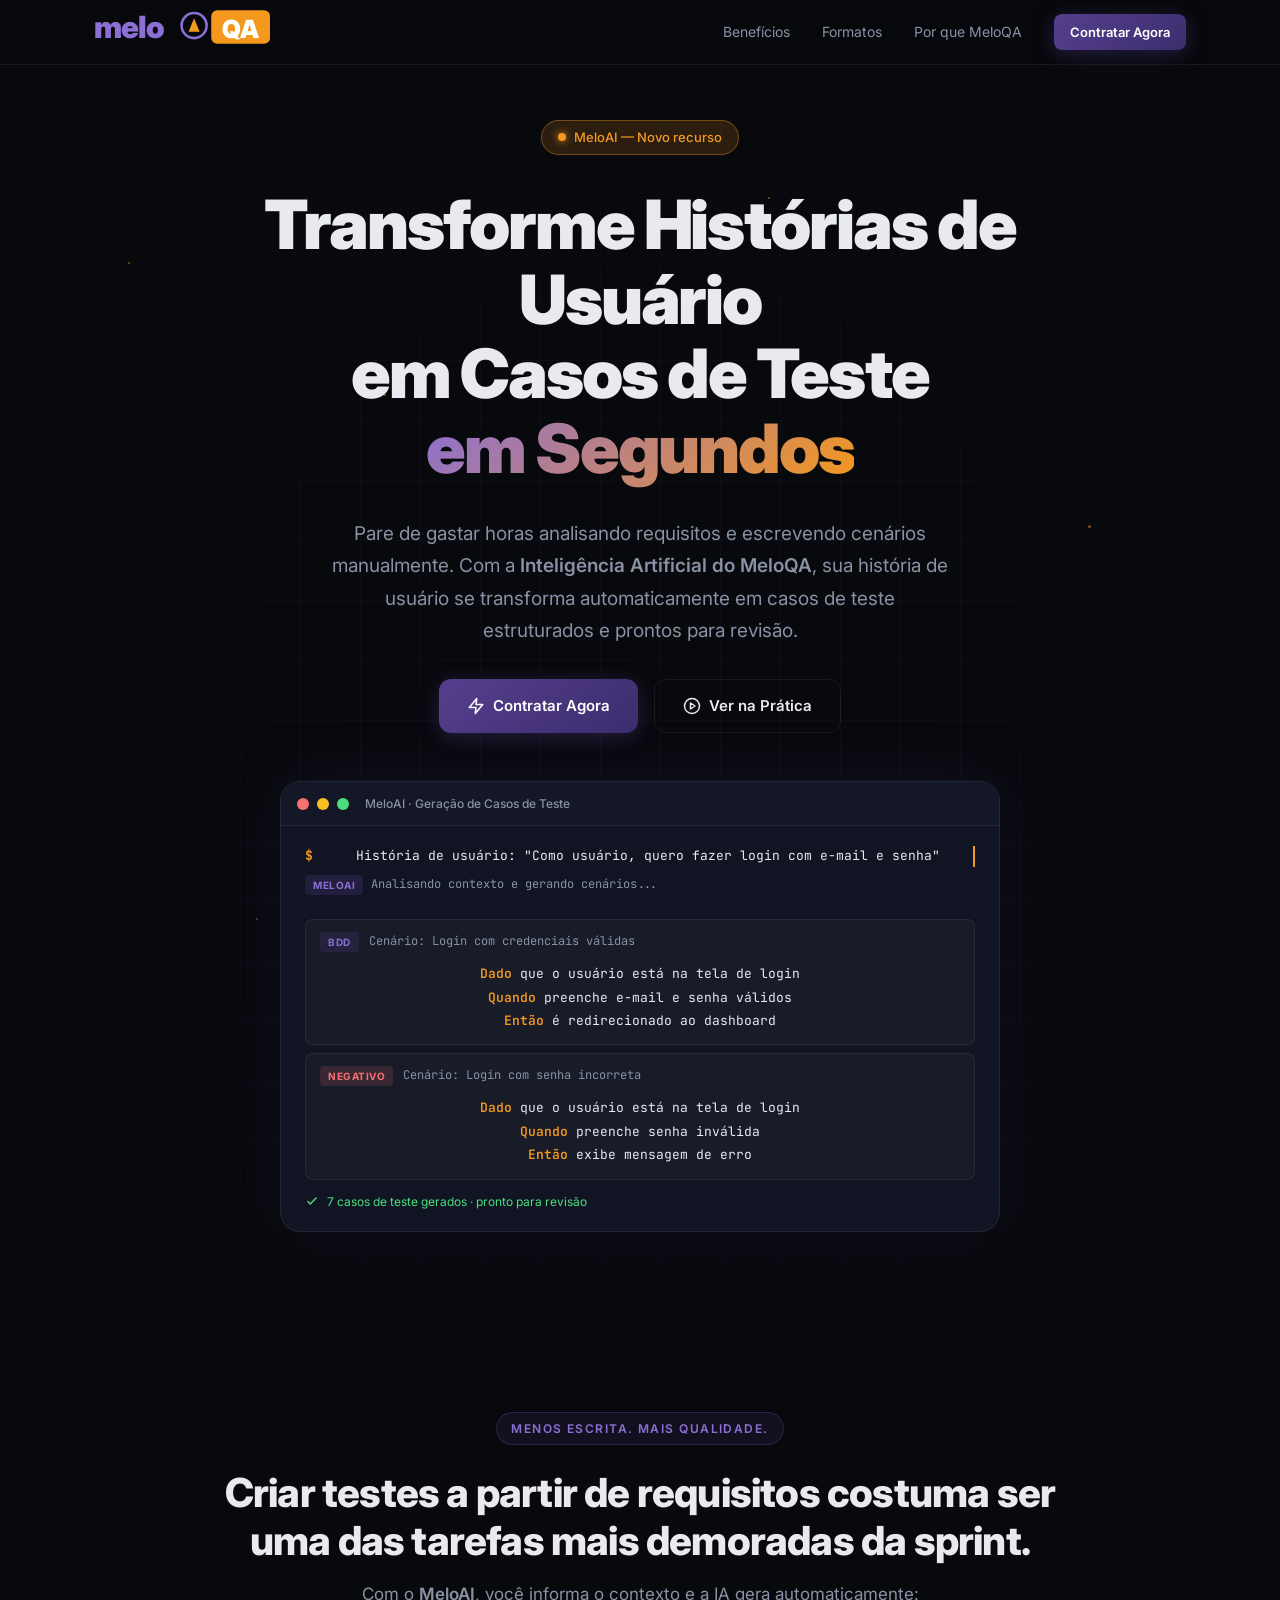
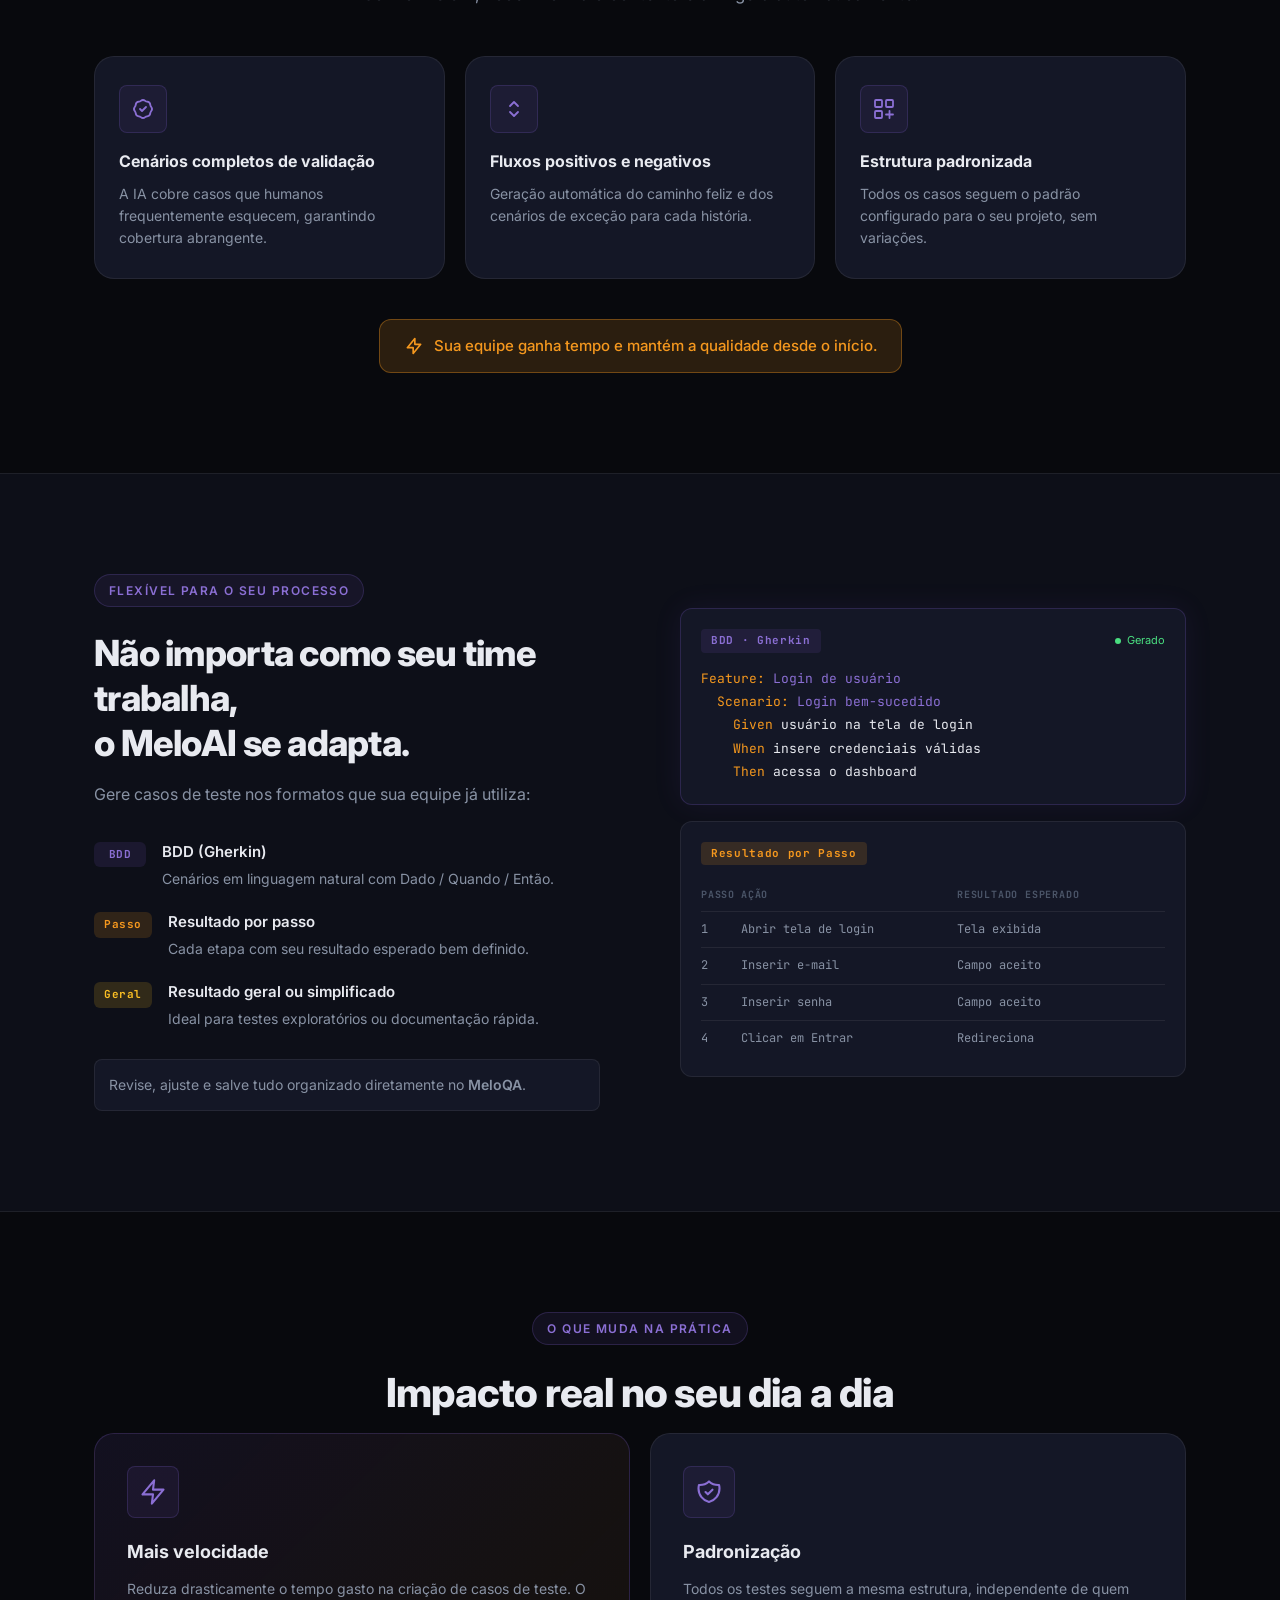
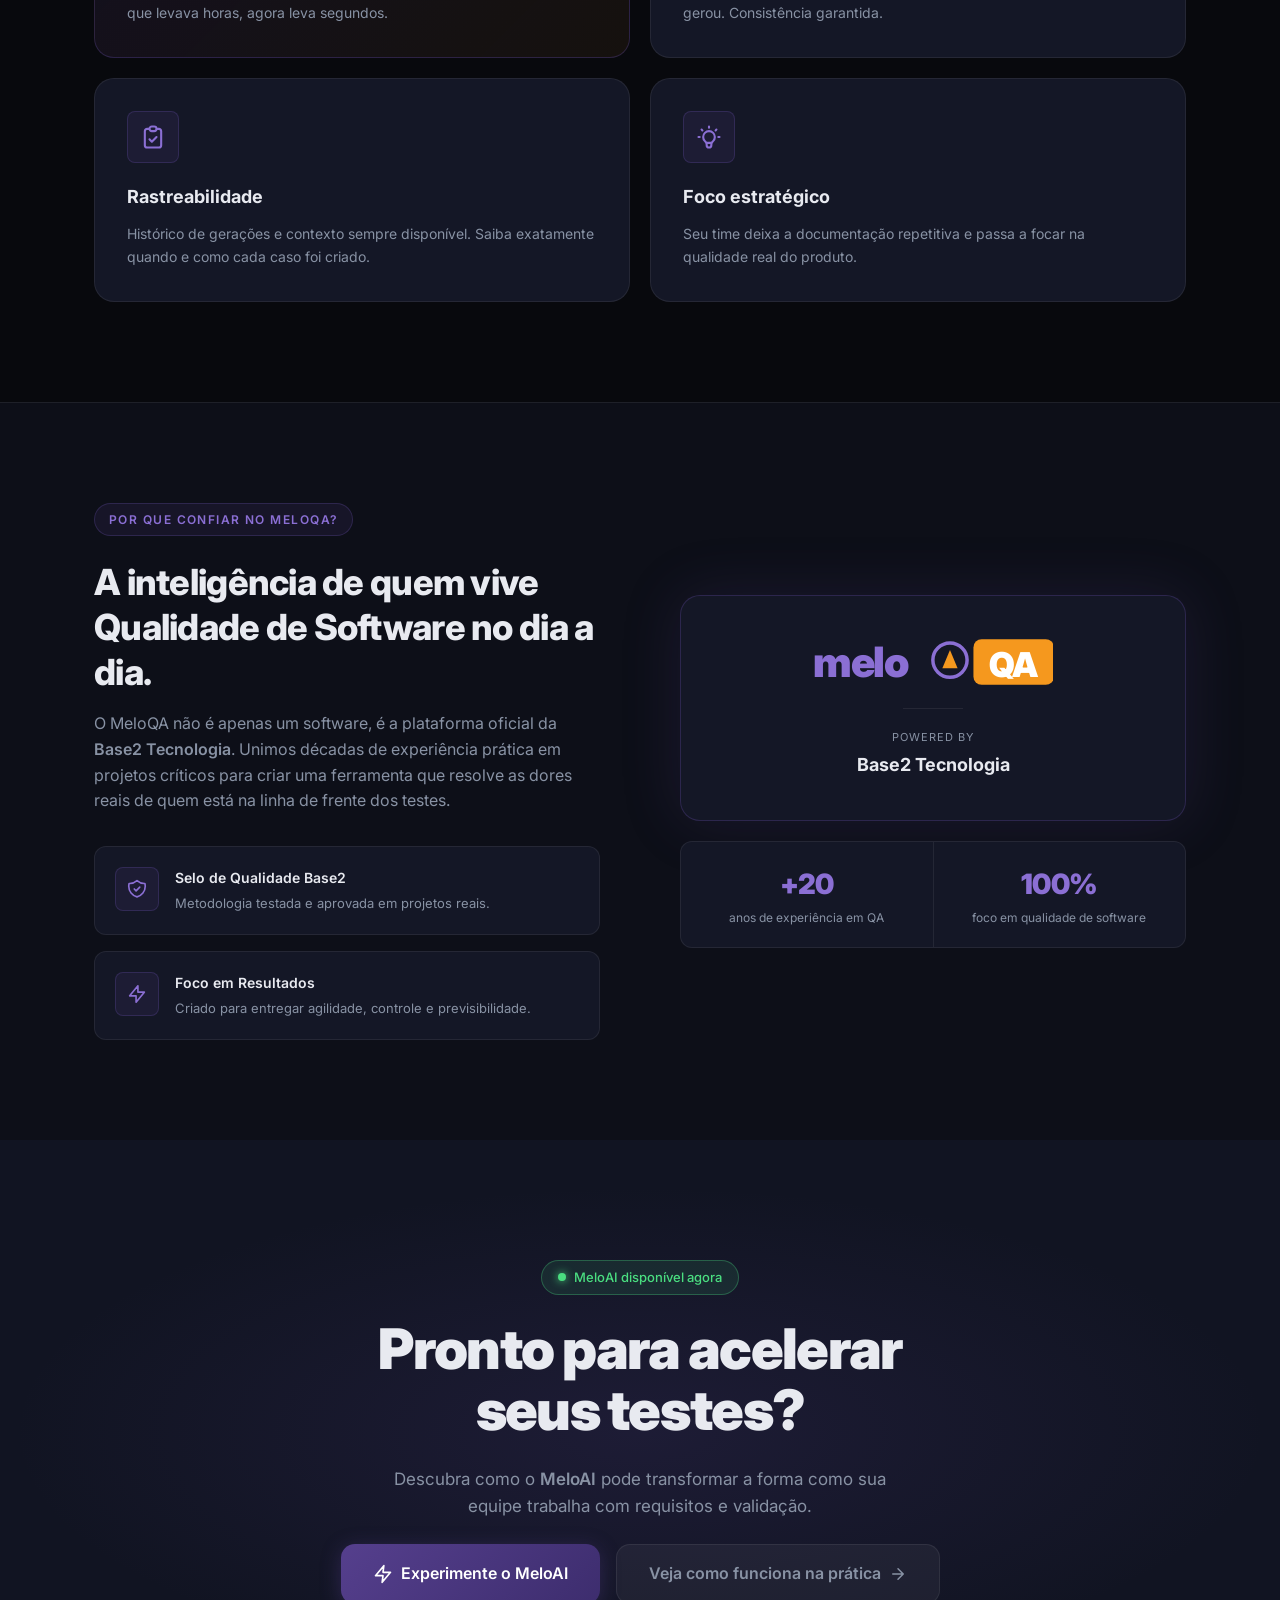
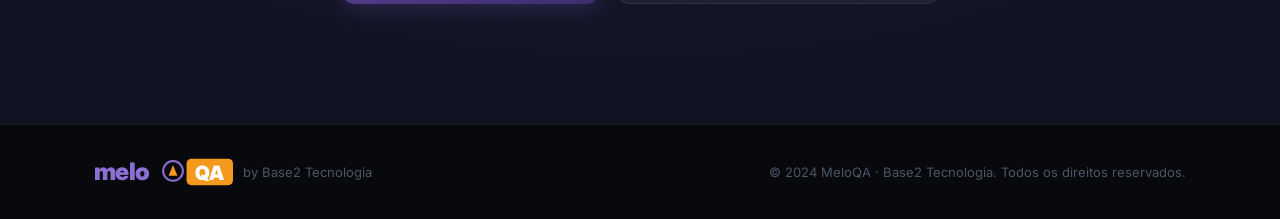
==== commit f022d922: "style: update brand colors, logo SVG and CTA button links - Primary color atualizada para #553F8D co" ====
--- a/index.html
+++ b/index.html
@@ -15,14 +15,23 @@
   <!-- NAV -->
   <header class="nav">
     <div class="container nav__inner">
-      <a href="https://meloqa.com/" class="nav__logo">
-        <span class="logo-melo">Melo</span><span class="logo-qa">QA</span>
+      <a href="https://meloqa.com/" class="nav__logo" aria-label="MeloQA">
+        <svg viewBox="0 0 380 82" height="38" fill="none" xmlns="http://www.w3.org/2000/svg">
+          <!-- melo text -->
+          <text x="0" y="64" font-family="Inter,system-ui,sans-serif" font-weight="900" font-size="66" fill="#8B6FD4" letter-spacing="-2">melo</text>
+          <!-- brand icon: circle with orange mountain -->
+          <circle cx="216" cy="38" r="27" stroke="#8B6FD4" stroke-width="5.5" fill="none"/>
+          <path d="M204 51 L216 22 L228 51 Z" fill="#F5981E"/>
+          <!-- QA orange badge -->
+          <rect x="253" y="5" width="127" height="72" rx="13" fill="#F5981E"/>
+          <text x="316" y="64" font-family="Inter,system-ui,sans-serif" font-weight="900" font-size="54" fill="white" text-anchor="middle" letter-spacing="-1">QA</text>
+        </svg>
       </a>
       <nav class="nav__links">
         <a href="#beneficios">Benefícios</a>
         <a href="#formatos">Formatos</a>
         <a href="#por-que">Por que MeloQA</a>
-        <a href="#cta" class="btn btn--sm btn--primary">Contratar Agora</a>
+        <a href="https://app.meloqa.com/auth/register?utm_medium=%23btn-register&utm_source=site" class="btn btn--sm btn--primary" target="_blank" rel="noopener">Contratar Agora</a>
       </nav>
     </div>
   </header>
@@ -54,7 +63,7 @@
       </p>
 
       <div class="hero__ctas">
-        <a href="#cta" class="btn btn--primary btn--lg">
+        <a href="https://app.meloqa.com/auth/register?utm_medium=%23btn-register&utm_source=site" class="btn btn--primary btn--lg" target="_blank" rel="noopener">
           <svg width="18" height="18" fill="none" viewBox="0 0 24 24"><path stroke="currentColor" stroke-width="2" stroke-linecap="round" stroke-linejoin="round" d="M13 2L3 14h9l-1 8 10-12h-9l1-8z"/></svg>
           Contratar Agora
         </a>
@@ -152,7 +161,7 @@
       </div>
 
       <div class="value__highlight">
-        <svg width="20" height="20" fill="none" viewBox="0 0 24 24"><path stroke="#a78bfa" stroke-width="2" stroke-linecap="round" stroke-linejoin="round" d="M13 10V3L4 14h7v7l9-11h-7z"/></svg>
+        <svg width="20" height="20" fill="none" viewBox="0 0 24 24"><path stroke="#F5981E" stroke-width="2" stroke-linecap="round" stroke-linejoin="round" d="M13 10V3L4 14h7v7l9-11h-7z"/></svg>
         Sua equipe ganha tempo e mantém a qualidade desde o início.
       </div>
     </div>
@@ -329,7 +338,13 @@
         <div class="trust__visual">
           <div class="trust__logo-card">
             <div class="tlogo__meloqa">
-              <span class="logo-melo">Melo</span><span class="logo-qa">QA</span>
+              <svg viewBox="0 0 380 82" height="52" fill="none" xmlns="http://www.w3.org/2000/svg" aria-label="MeloQA">
+                <text x="0" y="64" font-family="Inter,system-ui,sans-serif" font-weight="900" font-size="66" fill="#8B6FD4" letter-spacing="-2">melo</text>
+                <circle cx="216" cy="38" r="27" stroke="#8B6FD4" stroke-width="5.5" fill="none"/>
+                <path d="M204 51 L216 22 L228 51 Z" fill="#F5981E"/>
+                <rect x="253" y="5" width="127" height="72" rx="13" fill="#F5981E"/>
+                <text x="316" y="64" font-family="Inter,system-ui,sans-serif" font-weight="900" font-size="54" fill="white" text-anchor="middle" letter-spacing="-1">QA</text>
+              </svg>
             </div>
             <div class="tlogo__separator"></div>
             <div class="tlogo__base2">
@@ -370,11 +385,11 @@
         trabalha com requisitos e validação.
       </p>
       <div class="cta__actions">
-        <a href="https://meloqa.com/" class="btn btn--primary btn--xl">
+        <a href="https://app.meloqa.com/auth/register?utm_medium=%23btn-register&utm_source=site" class="btn btn--primary btn--xl" target="_blank" rel="noopener">
           <svg width="20" height="20" fill="none" viewBox="0 0 24 24"><path stroke="currentColor" stroke-width="2" stroke-linecap="round" stroke-linejoin="round" d="M13 2L3 14h9l-1 8 10-12h-9l1-8z"/></svg>
           Experimente o MeloAI
         </a>
-        <a href="https://meloqa.com/" class="btn btn--ghost btn--xl">
+        <a href="https://meloqa.com/" class="btn btn--ghost btn--xl" target="_blank" rel="noopener">
           Veja como funciona na prática
           <svg width="18" height="18" fill="none" viewBox="0 0 24 24"><path stroke="currentColor" stroke-width="2" stroke-linecap="round" stroke-linejoin="round" d="M5 12h14M12 5l7 7-7 7"/></svg>
         </a>
@@ -386,7 +401,13 @@
   <footer class="footer">
     <div class="container footer__inner">
       <div class="footer__brand">
-        <span class="logo-melo">Melo</span><span class="logo-qa">QA</span>
+        <svg viewBox="0 0 380 82" height="30" fill="none" xmlns="http://www.w3.org/2000/svg" aria-label="MeloQA">
+          <text x="0" y="64" font-family="Inter,system-ui,sans-serif" font-weight="900" font-size="66" fill="#8B6FD4" letter-spacing="-2">melo</text>
+          <circle cx="216" cy="38" r="27" stroke="#8B6FD4" stroke-width="5.5" fill="none"/>
+          <path d="M204 51 L216 22 L228 51 Z" fill="#F5981E"/>
+          <rect x="253" y="5" width="127" height="72" rx="13" fill="#F5981E"/>
+          <text x="316" y="64" font-family="Inter,system-ui,sans-serif" font-weight="900" font-size="54" fill="white" text-anchor="middle" letter-spacing="-1">QA</text>
+        </svg>
         <span class="footer__tagline">by Base2 Tecnologia</span>
       </div>
       <p class="footer__copy">
--- a/styles.css
+++ b/styles.css
@@ -14,11 +14,13 @@
   --surface: #141726;
   --surface-2: #1a1e30;
   --border: rgba(255,255,255,0.07);
-  --border-glow: rgba(139, 92, 246, 0.3);
-
-  --purple: #8b5cf6;
-  --purple-light: #a78bfa;
-  --purple-dim: rgba(139, 92, 246, 0.12);
+  --border-glow: rgba(85, 63, 141, 0.38);
+
+  --purple: #553F8D;
+  --purple-light: #8B6FD4;
+  --purple-dim: rgba(85, 63, 141, 0.14);
+  --orange: #F5981E;
+  --orange-dim: rgba(245, 152, 30, 0.15);
   --cyan: #22d3ee;
   --cyan-dim: rgba(34, 211, 238, 0.1);
   --green: #4ade80;
@@ -36,7 +38,7 @@
   --radius-lg: 20px;
   --radius-sm: 8px;
 
-  --shadow-glow: 0 0 60px rgba(139, 92, 246, 0.15);
+  --shadow-glow: 0 0 60px rgba(85, 63, 141, 0.2);
   --shadow-card: 0 4px 24px rgba(0,0,0,0.4);
 }
 
@@ -65,7 +67,7 @@
    TYPOGRAPHY UTILS
 =========================== */
 .gradient-text {
-  background: linear-gradient(135deg, var(--purple-light), var(--cyan));
+  background: linear-gradient(135deg, var(--purple-light), var(--orange));
   -webkit-background-clip: text;
   -webkit-text-fill-color: transparent;
   background-clip: text;
@@ -143,13 +145,13 @@
 .btn--xl { font-size: 16px; padding: 16px 32px; border-radius: 14px; }
 
 .btn--primary {
-  background: linear-gradient(135deg, var(--purple), #6d28d9);
+  background: linear-gradient(135deg, var(--purple), #3d2d6e);
   color: #fff;
-  box-shadow: 0 4px 20px rgba(139, 92, 246, 0.35);
+  box-shadow: 0 4px 20px rgba(85, 63, 141, 0.4);
 }
 .btn--primary:hover {
   background: linear-gradient(135deg, var(--purple-light), var(--purple));
-  box-shadow: 0 6px 30px rgba(139, 92, 246, 0.5);
+  box-shadow: 0 6px 30px rgba(85, 63, 141, 0.55);
   transform: translateY(-1px);
 }
 
@@ -202,8 +204,8 @@
   letter-spacing: -0.02em;
 }
 
-.logo-melo { color: var(--text); }
-.logo-qa { color: var(--purple-light); }
+.logo-melo { color: var(--purple-light); }
+.logo-qa { color: var(--orange); }
 
 .nav__links {
   display: flex;
@@ -235,8 +237,8 @@
   position: absolute;
   inset: 0;
   background-image:
-    linear-gradient(rgba(139,92,246,0.06) 1px, transparent 1px),
-    linear-gradient(90deg, rgba(139,92,246,0.06) 1px, transparent 1px);
+    linear-gradient(rgba(85,63,141,0.08) 1px, transparent 1px),
+    linear-gradient(90deg, rgba(85,63,141,0.08) 1px, transparent 1px);
   background-size: 60px 60px;
   mask-image: radial-gradient(ellipse 80% 80% at 50% 50%, black 30%, transparent 100%);
 }
@@ -252,19 +254,19 @@
   width: 2px;
   height: 2px;
   border-radius: 50%;
-  background: var(--purple-light);
+  background: var(--orange);
   animation: float 6s ease-in-out infinite;
   opacity: 0.5;
 }
 
 .hero__particles span:nth-child(1)  { top: 20%; left: 10%; animation-delay: 0s; }
 .hero__particles span:nth-child(2)  { top: 40%; left: 85%; animation-delay: 1s; width:3px;height:3px; }
-.hero__particles span:nth-child(3)  { top: 70%; left: 20%; animation-delay: 2s; background: var(--cyan); }
+.hero__particles span:nth-child(3)  { top: 70%; left: 20%; animation-delay: 2s; background: var(--purple-light); }
 .hero__particles span:nth-child(4)  { top: 15%; left: 60%; animation-delay: 0.5s; }
-.hero__particles span:nth-child(5)  { top: 80%; left: 70%; animation-delay: 1.5s; background: var(--cyan); }
+.hero__particles span:nth-child(5)  { top: 80%; left: 70%; animation-delay: 1.5s; background: var(--purple-light); }
 .hero__particles span:nth-child(6)  { top: 55%; left: 45%; animation-delay: 3s; width:4px;height:4px; }
 .hero__particles span:nth-child(7)  { top: 30%; left: 30%; animation-delay: 2.5s; }
-.hero__particles span:nth-child(8)  { top: 90%; left: 50%; animation-delay: 0.8s; background: var(--cyan); }
+.hero__particles span:nth-child(8)  { top: 90%; left: 50%; animation-delay: 0.8s; background: var(--purple-light); }
 
 @keyframes float {
   0%, 100% { transform: translateY(0) scale(1); opacity: 0.5; }
@@ -286,20 +288,20 @@
   align-items: center;
   gap: 8px;
   padding: 6px 16px;
-  background: var(--purple-dim);
-  border: 1px solid var(--border-glow);
+  background: var(--orange-dim);
+  border: 1px solid rgba(245, 152, 30, 0.35);
   border-radius: 100px;
   font-size: 13px;
   font-weight: 500;
-  color: var(--purple-light);
+  color: var(--orange);
 }
 
 .badge__dot {
   width: 8px;
   height: 8px;
   border-radius: 50%;
-  background: var(--purple-light);
-  box-shadow: 0 0 8px var(--purple-light);
+  background: var(--orange);
+  box-shadow: 0 0 8px var(--orange);
   animation: pulse-dot 2s ease-in-out infinite;
 }
 
@@ -390,7 +392,7 @@
 }
 
 .terminal__line--prompt { color: var(--cyan); }
-.terminal__prompt { color: var(--purple-light); font-weight: 700; flex-shrink: 0; }
+.terminal__prompt { color: var(--orange); font-weight: 700; flex-shrink: 0; }
 .terminal__cmd { color: var(--text); }
 
 .terminal__line--info {
@@ -423,7 +425,7 @@
   line-height: 1.8;
 }
 
-.code-keyword { color: var(--purple-light); font-weight: 600; }
+.code-keyword { color: var(--orange); font-weight: 600; }
 
 .terminal__line--success {
   display: flex;
@@ -448,14 +450,14 @@
   flex-shrink: 0;
 }
 
-.tag--ai    { background: rgba(139,92,246,0.2); color: var(--purple-light); }
-.tag--bdd   { background: rgba(34,211,238,0.15); color: var(--cyan); }
+.tag--ai    { background: rgba(85,63,141,0.25); color: var(--purple-light); }
+.tag--bdd   { background: rgba(85,63,141,0.2); color: var(--purple-light); }
 .tag--neg   { background: rgba(248,113,113,0.15); color: var(--red); }
 
 /* TYPING EFFECT */
 .typing-effect {
   overflow: hidden;
-  border-right: 2px solid var(--cyan);
+  border-right: 2px solid var(--orange);
   white-space: nowrap;
   animation: typing 3s steps(60) 0.5s both, blink-caret 0.75s step-end infinite;
   max-width: 100%;
@@ -468,7 +470,7 @@
 
 @keyframes blink-caret {
   from, to { border-color: transparent; }
-  50%       { border-color: var(--cyan); }
+  50%       { border-color: var(--orange); }
 }
 
 /* ===========================
@@ -505,7 +507,7 @@
   position: absolute;
   top: 0; left: 0; right: 0;
   height: 2px;
-  background: linear-gradient(90deg, var(--purple), var(--cyan));
+  background: linear-gradient(90deg, var(--purple), var(--orange));
   opacity: 0;
   transition: opacity 0.2s;
 }
@@ -548,11 +550,11 @@
   align-items: center;
   gap: 10px;
   padding: 14px 24px;
-  background: var(--purple-dim);
-  border: 1px solid var(--border-glow);
+  background: var(--orange-dim);
+  border: 1px solid rgba(245, 152, 30, 0.35);
   border-radius: var(--radius);
   font-size: 15px;
-  color: var(--purple-light);
+  color: var(--orange);
   font-weight: 500;
 }
 
@@ -602,8 +604,8 @@
   margin-top: 2px;
 }
 
-.format__badge--bdd    { background: rgba(34,211,238,0.15); color: var(--cyan); }
-.format__badge--step   { background: rgba(139,92,246,0.2); color: var(--purple-light); }
+.format__badge--bdd    { background: rgba(85,63,141,0.2); color: var(--purple-light); }
+.format__badge--step   { background: var(--orange-dim); color: var(--orange); }
 .format__badge--simple { background: rgba(251,191,36,0.15); color: var(--yellow); }
 
 .formats__item strong {
@@ -664,8 +666,8 @@
   letter-spacing: 0.06em;
 }
 
-.fcard__tag--bdd  { background: rgba(34,211,238,0.15); color: var(--cyan); }
-.fcard__tag--step { background: rgba(139,92,246,0.2); color: var(--purple-light); }
+.fcard__tag--bdd  { background: rgba(85,63,141,0.2); color: var(--purple-light); }
+.fcard__tag--step { background: var(--orange-dim); color: var(--orange); }
 
 .fcard__status {
   display: flex;
@@ -688,7 +690,7 @@
 .fcode__line { color: var(--text); }
 .fcode__line--indent  { padding-left: 16px; }
 .fcode__line--indent2 { padding-left: 32px; }
-.fcode--kw  { color: var(--cyan); }
+.fcode--kw  { color: var(--orange); }
 .fcode--str { color: var(--purple-light); }
 
 .fcard__table { display: flex; flex-direction: column; gap: 0; }
@@ -745,7 +747,7 @@
 }
 
 .benefit__card--highlight {
-  background: linear-gradient(135deg, rgba(139,92,246,0.12), rgba(34,211,238,0.06));
+  background: linear-gradient(135deg, rgba(85,63,141,0.15), rgba(245,152,30,0.06));
   border-color: var(--border-glow);
 }
 
@@ -852,9 +854,9 @@
 }
 
 .tlogo__meloqa {
-  font-size: 48px;
-  font-weight: 900;
-  letter-spacing: -0.03em;
+  display: flex;
+  align-items: center;
+  justify-content: center;
 }
 
 .tlogo__separator {
@@ -933,7 +935,7 @@
   position: absolute;
   inset: 0;
   background:
-    radial-gradient(ellipse 70% 60% at 50% 50%, rgba(139,92,246,0.12) 0%, transparent 70%),
+    radial-gradient(ellipse 70% 60% at 50% 50%, rgba(85,63,141,0.18) 0%, transparent 70%),
     var(--bg-3);
 }
 
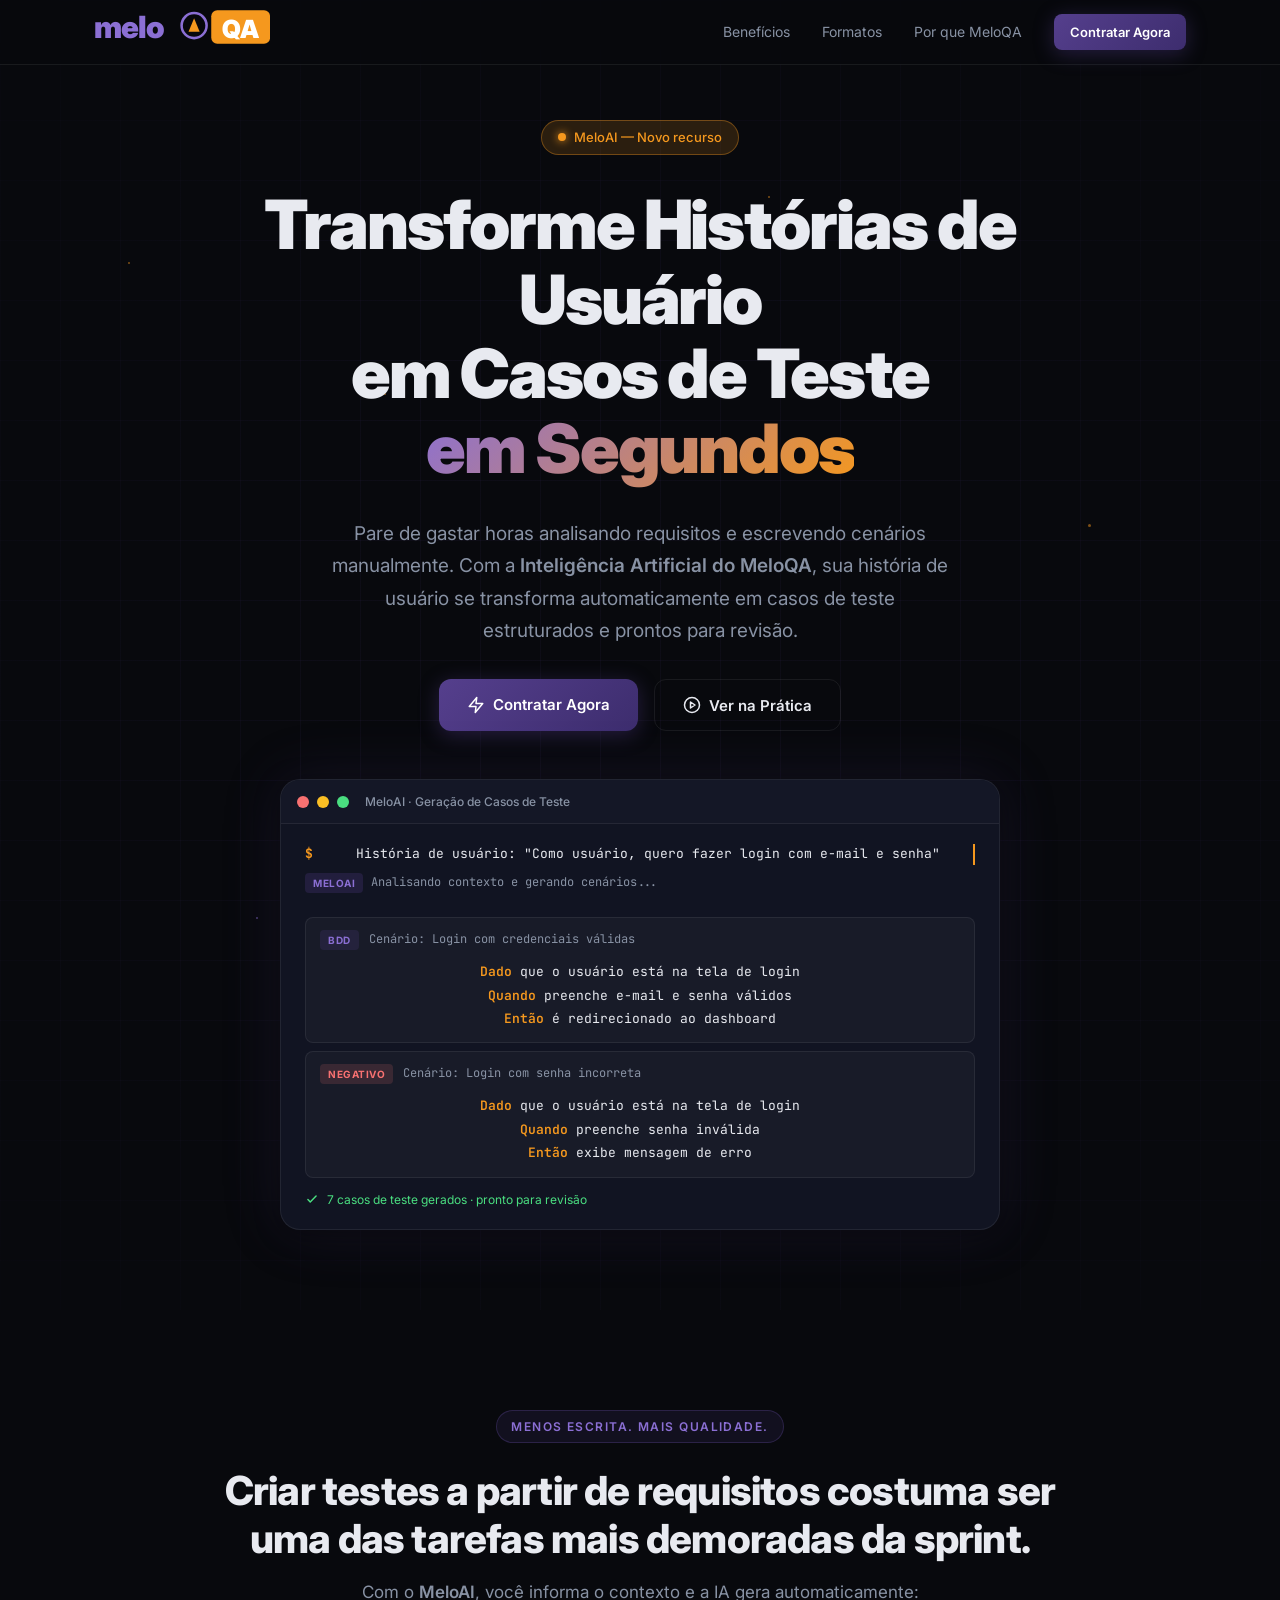
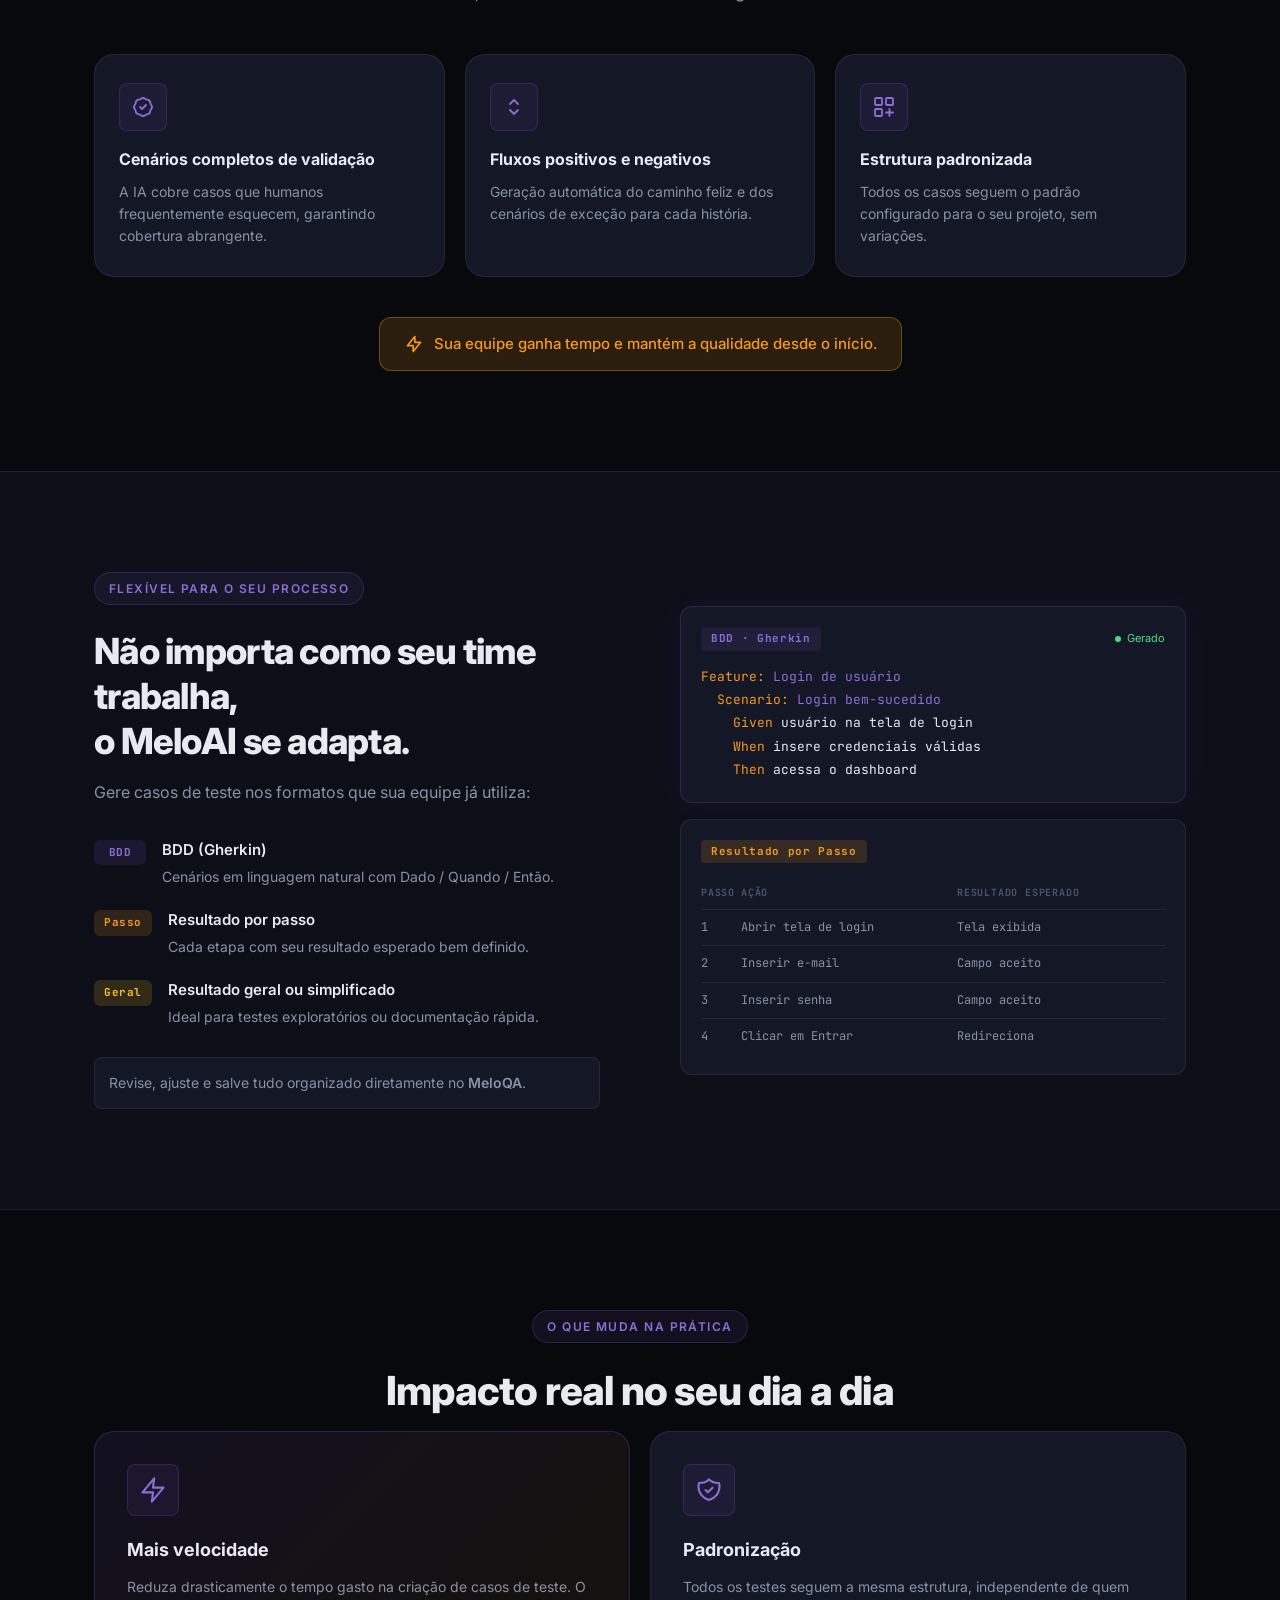
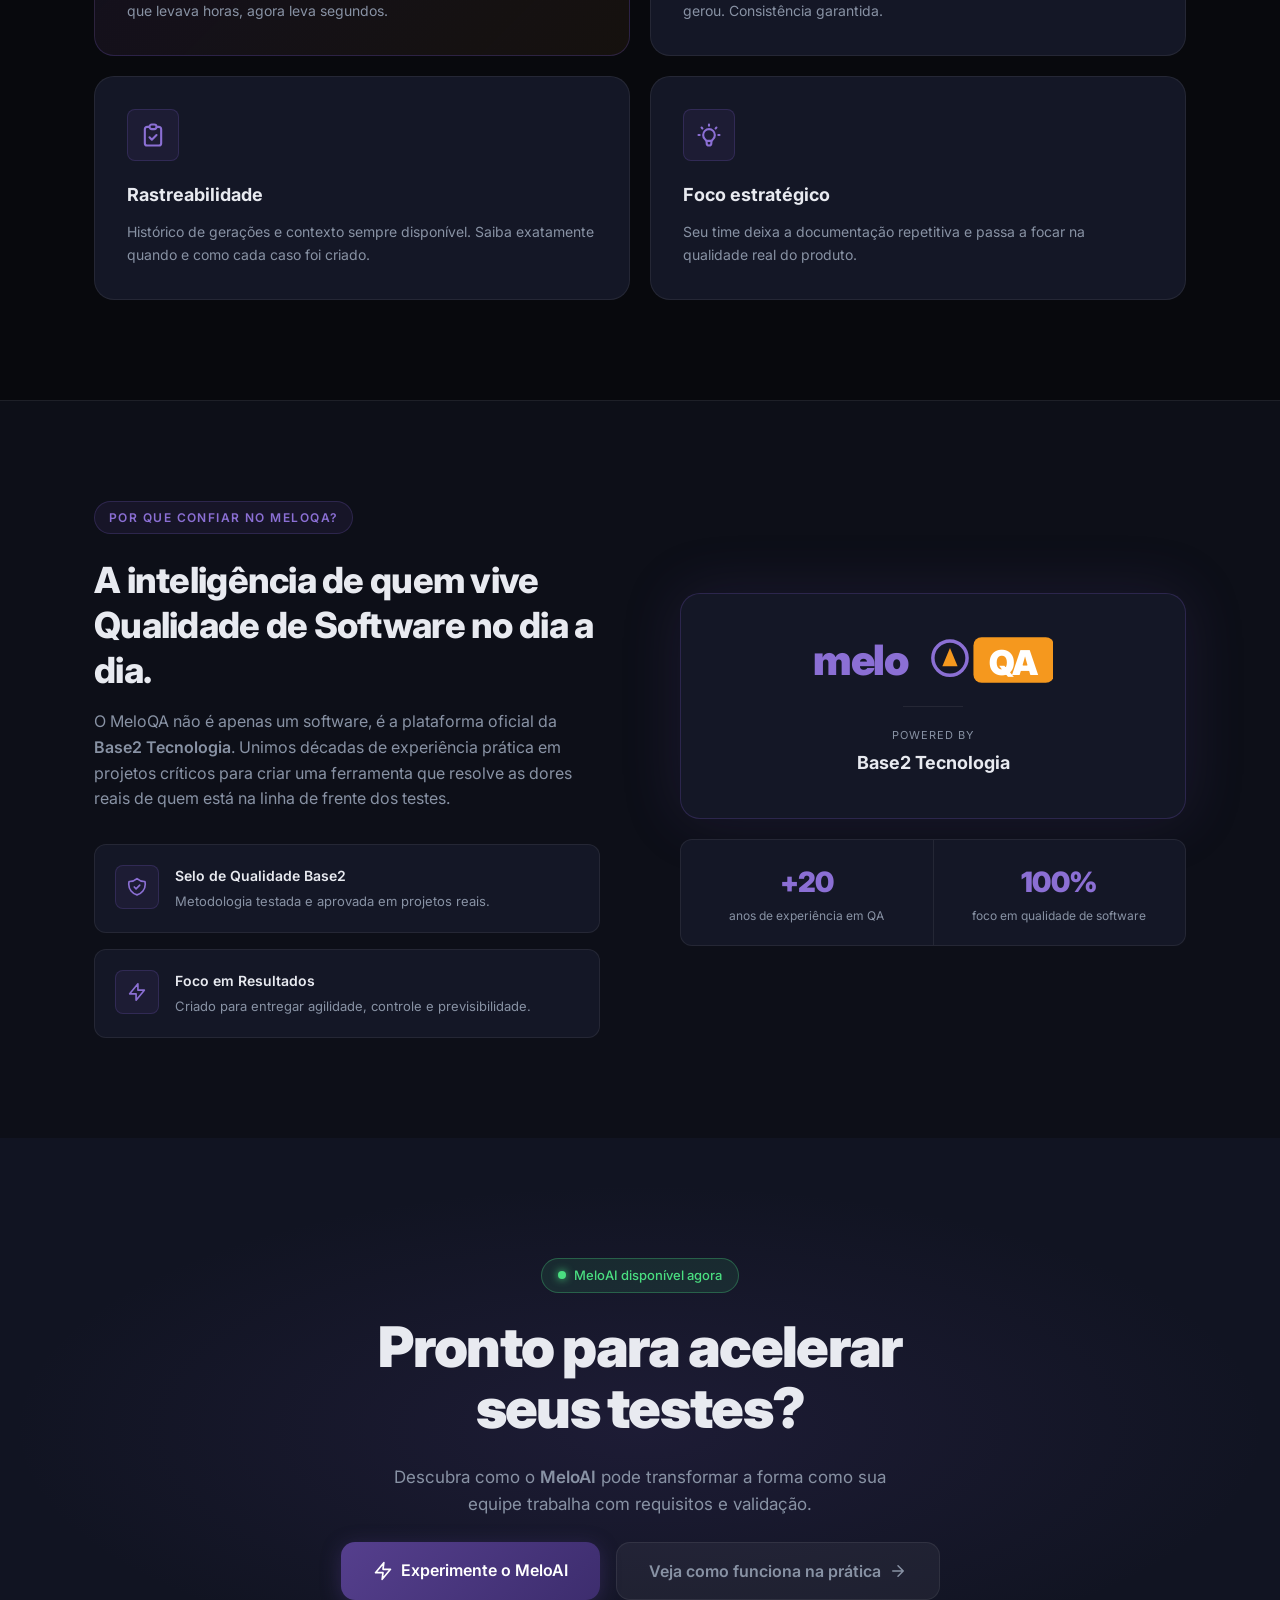
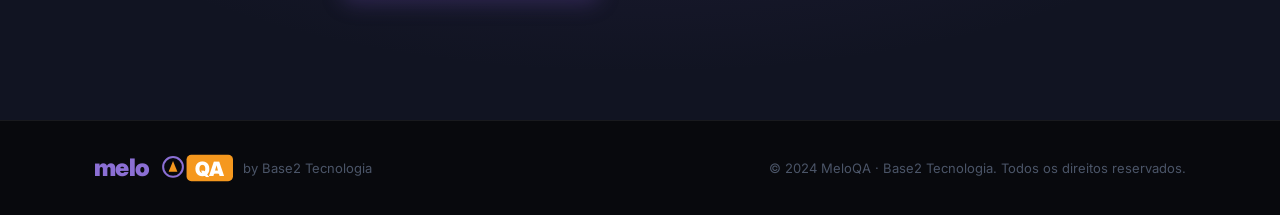
==== commit 752f4eb1: "feat: add video modal for "Ver na Prática" buttons - Botões "Ver na Prática" (hero) e "Veja como fun" ====
--- a/index.html
+++ b/index.html
@@ -67,10 +67,10 @@
           <svg width="18" height="18" fill="none" viewBox="0 0 24 24"><path stroke="currentColor" stroke-width="2" stroke-linecap="round" stroke-linejoin="round" d="M13 2L3 14h9l-1 8 10-12h-9l1-8z"/></svg>
           Contratar Agora
         </a>
-        <a href="#demo" class="btn btn--outline btn--lg">
+        <button class="btn btn--outline btn--lg" data-video-modal>
           <svg width="18" height="18" fill="none" viewBox="0 0 24 24"><circle cx="12" cy="12" r="10" stroke="currentColor" stroke-width="2"/><path stroke="currentColor" stroke-width="2" stroke-linecap="round" stroke-linejoin="round" d="M10 8l6 4-6 4V8z"/></svg>
           Ver na Prática
-        </a>
+        </button>
       </div>
 
       <!-- TERMINAL MOCK -->
@@ -389,10 +389,10 @@
           <svg width="20" height="20" fill="none" viewBox="0 0 24 24"><path stroke="currentColor" stroke-width="2" stroke-linecap="round" stroke-linejoin="round" d="M13 2L3 14h9l-1 8 10-12h-9l1-8z"/></svg>
           Experimente o MeloAI
         </a>
-        <a href="https://meloqa.com/" class="btn btn--ghost btn--xl" target="_blank" rel="noopener">
+        <button class="btn btn--ghost btn--xl" data-video-modal>
           Veja como funciona na prática
           <svg width="18" height="18" fill="none" viewBox="0 0 24 24"><path stroke="currentColor" stroke-width="2" stroke-linecap="round" stroke-linejoin="round" d="M5 12h14M12 5l7 7-7 7"/></svg>
-        </a>
+        </button>
       </div>
     </div>
   </section>
@@ -416,6 +416,26 @@
     </div>
   </footer>
 
+  <!-- VIDEO MODAL -->
+  <div class="video-modal" id="videoModal" role="dialog" aria-modal="true" aria-label="Ver na Prática" hidden>
+    <div class="video-modal__backdrop" data-modal-close></div>
+    <div class="video-modal__box">
+      <button class="video-modal__close" data-modal-close aria-label="Fechar">
+        <svg width="20" height="20" fill="none" viewBox="0 0 24 24"><path stroke="currentColor" stroke-width="2.5" stroke-linecap="round" d="M18 6L6 18M6 6l12 12"/></svg>
+      </button>
+      <div class="video-modal__frame-wrap">
+        <iframe
+          id="videoFrame"
+          src=""
+          allow="autoplay"
+          allowfullscreen
+          class="video-modal__iframe"
+          title="MeloAI — Ver na Prática"
+        ></iframe>
+      </div>
+    </div>
+  </div>
+
   <script src="scripts.js"></script>
 </body>
 </html>
--- a/styles.css
+++ b/styles.css
@@ -1084,3 +1084,82 @@
   .hero__terminal { font-size: 12px; }
   .terminal__body { padding: 16px; }
 }
+
+/* ===========================
+   VIDEO MODAL
+=========================== */
+.video-modal {
+  position: fixed;
+  inset: 0;
+  z-index: 1000;
+  display: flex;
+  align-items: center;
+  justify-content: center;
+  padding: 20px;
+}
+
+.video-modal[hidden] { display: none; }
+
+.video-modal__backdrop {
+  position: absolute;
+  inset: 0;
+  background: rgba(0, 0, 0, 0.82);
+  backdrop-filter: blur(6px);
+  cursor: pointer;
+}
+
+.video-modal__box {
+  position: relative;
+  z-index: 1;
+  width: 100%;
+  max-width: 900px;
+  background: var(--surface);
+  border: 1px solid var(--border-glow);
+  border-radius: var(--radius-lg);
+  box-shadow: 0 24px 80px rgba(0,0,0,0.6), var(--shadow-glow);
+  overflow: hidden;
+  animation: modal-in 0.25s ease;
+}
+
+@keyframes modal-in {
+  from { opacity: 0; transform: scale(0.95) translateY(16px); }
+  to   { opacity: 1; transform: scale(1) translateY(0); }
+}
+
+.video-modal__close {
+  position: absolute;
+  top: 12px;
+  right: 12px;
+  z-index: 2;
+  display: flex;
+  align-items: center;
+  justify-content: center;
+  width: 36px;
+  height: 36px;
+  border-radius: 50%;
+  background: rgba(255,255,255,0.08);
+  border: 1px solid var(--border);
+  color: var(--text-muted);
+  cursor: pointer;
+  transition: background 0.2s, color 0.2s;
+}
+
+.video-modal__close:hover {
+  background: rgba(255,255,255,0.14);
+  color: var(--text);
+}
+
+.video-modal__frame-wrap {
+  position: relative;
+  width: 100%;
+  padding-top: 56.25%; /* 16:9 */
+}
+
+.video-modal__iframe {
+  position: absolute;
+  inset: 0;
+  width: 100%;
+  height: 100%;
+  border: none;
+  display: block;
+}
